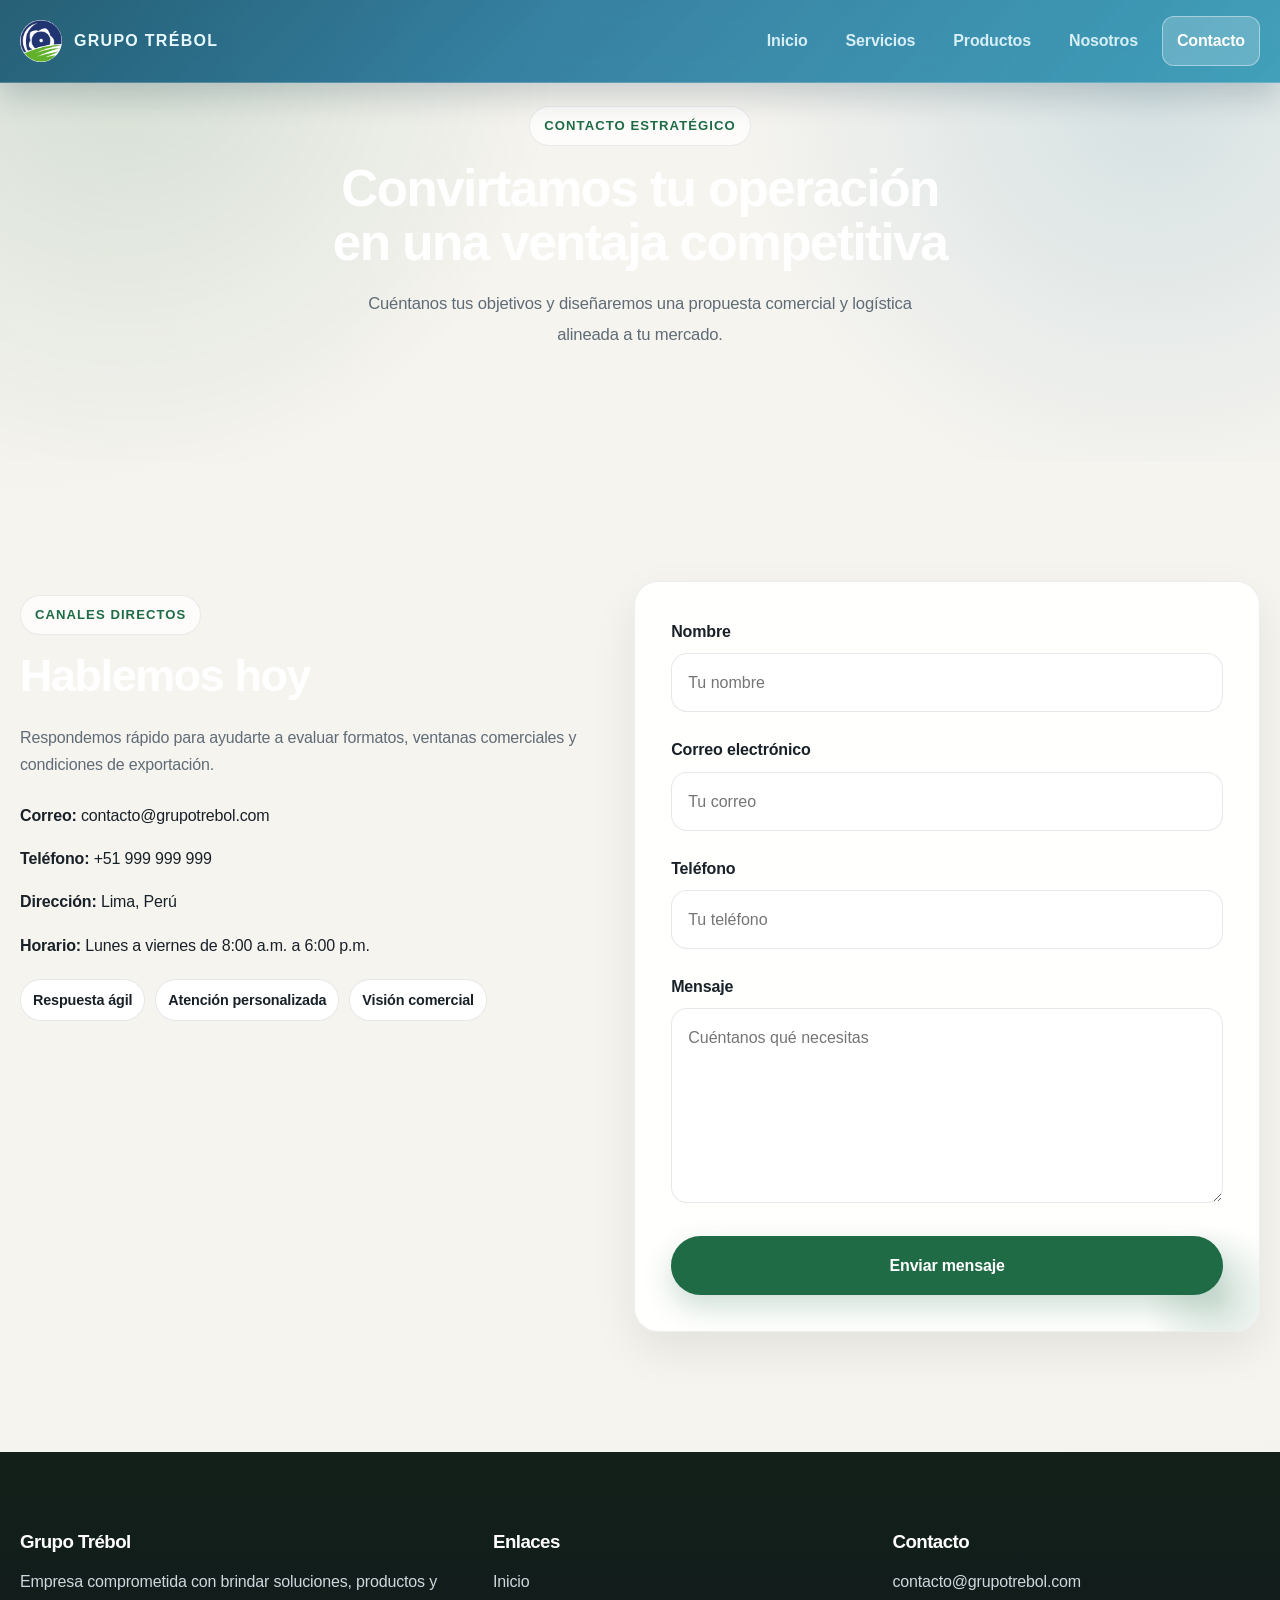
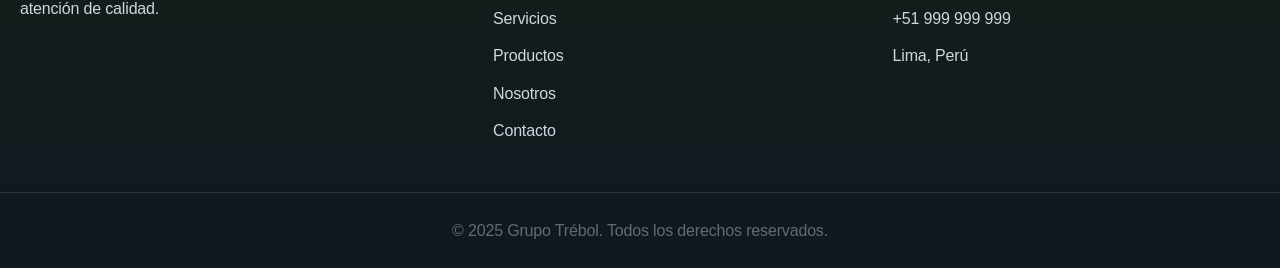
==== contacto.html @ 76a6e94a "Rediseña páginas internas con secciones premium y mejoras UX" ====
<!DOCTYPE html>
<html lang="es">
<head>
  <meta charset="UTF-8" />
  <meta name="viewport" content="width=device-width, initial-scale=1.0" />
  <title>Grupo Trébol | Contacto</title>
  <meta name="description" content="Contáctanos y recibe asesoría para exportación y comercialización de arándanos." />
  <link rel="stylesheet" href="assets/css/global.css" />
  <link rel="stylesheet" href="assets/css/contacto.css" />
</head>
<body>

  <header class="header" id="siteHeader">
    <div class="container navbar">
      <a href="index.html" class="logo"><img src="assets/img/icons/logo_svg_trebol_2.jpeg" alt="Grupo Trébol"><span>GRUPO TRÉBOL</span></a>
      <button class="menu-toggle" type="button" aria-label="Abrir menú" aria-expanded="false"><span></span><span></span><span></span></button>
      <nav class="nav"><ul class="nav-list"><li><a href="index.html">Inicio</a></li><li><a href="servicios.html">Servicios</a></li><li><a href="productos.html">Productos</a></li><li><a href="nosotros.html">Nosotros</a></li><li><a href="contacto.html" class="btn btn-outline active">Contacto</a></li></ul></nav>
    </div>
  </header>

  <main>
    <section class="hero page-hero contacto-hero">
      <div class="container section-header">
        <span class="section-tag">Contacto estratégico</span>
        <h1>Convirtamos tu operación en una ventaja competitiva</h1>
        <p>Cuéntanos tus objetivos y diseñaremos una propuesta comercial y logística alineada a tu mercado.</p>
      </div>
    </section>

    <section class="section">
      <div class="container contact-grid">
        <div class="contact-info reveal">
          <span class="section-tag">Canales directos</span>
          <h2>Hablemos hoy</h2>
          <p>Respondemos rápido para ayudarte a evaluar formatos, ventanas comerciales y condiciones de exportación.</p>
          <ul class="contact-list">
            <li><strong>Correo:</strong> contacto@grupotrebol.com</li>
            <li><strong>Teléfono:</strong> +51 999 999 999</li>
            <li><strong>Dirección:</strong> Lima, Perú</li>
            <li><strong>Horario:</strong> Lunes a viernes de 8:00 a.m. a 6:00 p.m.</li>
          </ul>
          <div class="contact-badges">
            <span>Respuesta ágil</span><span>Atención personalizada</span><span>Visión comercial</span>
          </div>
        </div>

        <form class="contact-form reveal">
          <div class="form-group"><label for="nombre">Nombre</label><input type="text" id="nombre" name="nombre" placeholder="Tu nombre" /></div>
          <div class="form-group"><label for="email">Correo electrónico</label><input type="email" id="email" name="email" placeholder="Tu correo" /></div>
          <div class="form-group"><label for="telefono">Teléfono</label><input type="text" id="telefono" name="telefono" placeholder="Tu teléfono" /></div>
          <div class="form-group"><label for="mensaje">Mensaje</label><textarea id="mensaje" name="mensaje" rows="6" placeholder="Cuéntanos qué necesitas"></textarea></div>
          <button type="submit" class="btn btn-primary btn-full">Enviar mensaje</button>
        </form>
      </div>
    </section>
  </main>

  <footer class="footer">
    <div class="container footer-grid">
      <div><h3>Grupo Trébol</h3><p>Empresa comprometida con brindar soluciones, productos y atención de calidad.</p></div>
      <div><h3>Enlaces</h3><ul class="footer-links"><li><a href="index.html">Inicio</a></li><li><a href="servicios.html">Servicios</a></li><li><a href="productos.html">Productos</a></li><li><a href="nosotros.html">Nosotros</a></li><li><a href="contacto.html">Contacto</a></li></ul></div>
      <div><h3>Contacto</h3><ul class="footer-links"><li><a href="mailto:contacto@grupotrebol.com">contacto@grupotrebol.com</a></li><li><a href="tel:+51999999999">+51 999 999 999</a></li><li>Lima, Perú</li></ul></div>
    </div>
    <div class="footer-bottom"><p>&copy; 2025 Grupo Trébol. Todos los derechos reservados.</p></div>
  </footer>

  <script src="assets/js/global.js"></script>
  <script src="assets/js/contacto.js"></script>
</body>
</html>
---- assets/css/global.css ----
/* =========================
   RESET
========================= */
*,
*::before,
*::after {
  box-sizing: border-box;
}

* {
  margin: 0;
  padding: 0;
  min-width: 0;
}

html {
  scroll-behavior: smooth;
  overflow-x: hidden;
}

body {
  font-family: "Inter", Arial, Helvetica, sans-serif;
  background:
    radial-gradient(circle at top left, rgba(31, 107, 69, 0.04), transparent 26%),
    radial-gradient(circle at bottom right, rgba(24, 85, 55, 0.04), transparent 22%),
    var(--color-bg);
  color: #ffffff;
  line-height: 1.7;
  letter-spacing: -0.01em;
  overflow-x: hidden;
}

img,
picture,
svg,
video,
canvas {
  max-width: 100%;
  display: block;
}

input,
textarea,
button,
select {
  font: inherit;
}

button {
  background: none;
  border: none;
}

a {
  text-decoration: none;
  color: inherit;
}

ul {
  list-style: none;
}

/* =========================
   VARIABLES
========================= */
:root {
  --header-height: 82px;
  --header-bg: linear-gradient(135deg, rgba(13, 77, 104, 0.88), rgba(17, 106, 146, 0.84) 42%, rgba(22, 140, 174, 0.78));
  --header-border: rgba(255, 255, 255, 0.22);

  --color-bg: #f6f4ef;
  --color-surface: #ffffff;
  --color-surface-alt: #eef2ec;
  --color-text: #182028;
  --color-text-soft: #5f6b76;
  --color-primary: #1f6b45;
  --color-primary-hover: #185537;
  --color-border: rgba(24, 32, 40, 0.10);
  --color-shadow: 0 18px 45px rgba(0, 0, 0, 0.08);

  --container-width: 1240px;
  --radius: 22px;

  --space-8: 8px;
  --space-12: 12px;
  --space-16: 16px;
  --space-20: 20px;
  --space-24: 24px;
  --space-32: 32px;
  --space-40: 40px;
  --space-48: 48px;
  --space-64: 64px;
  --space-80: 80px;
  --space-96: 96px;
  --space-120: 120px;
}

/* =========================
   BASE
========================= */
main {
  display: block;
}

h1,
h2,
h3,
h4 {
  letter-spacing: -0.03em;
  line-height: 1.08;
  text-wrap: balance;
}

p {
  color: var(--color-text-soft);
  text-wrap: pretty;
}

.container {
  width: min(100% - 40px, var(--container-width));
  margin-inline: auto;
}

.section {
  padding: var(--space-120) 0;
}

.section-alt {
  background-color: var(--color-surface-alt);
}

.section-surface {
  position: relative;
  overflow: clip;
}

.section-divider {
  width: min(100% - 80px, 1180px);
  height: 1px;
  margin: 0 auto 46px;
  background: linear-gradient(
    90deg,
    transparent 0%,
    rgba(31, 107, 69, 0.14) 16%,
    rgba(19, 103, 138, 0.26) 50%,
    rgba(31, 107, 69, 0.14) 84%,
    transparent 100%
  );
}

.section-tag {
  display: inline-flex;
  align-items: center;
  gap: 8px;
  margin-bottom: var(--space-16);
  padding: 8px 14px;
  border: 1px solid rgba(24, 32, 40, 0.08);
  border-radius: 999px;
  font-size: 0.82rem;
  font-weight: 700;
  letter-spacing: 0.08em;
  text-transform: uppercase;
  color: var(--color-primary);
  background-color: rgba(255, 255, 255, 0.72);
  backdrop-filter: blur(6px);
}

.section-header {
  max-width: 820px;
  text-align: center;
  margin: 0 auto var(--space-64);
}

.section-header h1,
.section-header h2 {
  font-size: clamp(2.2rem, 4vw, 3.4rem);
  line-height: 1.05;
  margin-bottom: 18px;
}

.section-header p {
  font-size: 1.04rem;
  line-height: 1.9;
  max-width: 65ch;
  margin-inline: auto;
}

.section-action {
  display: flex;
  justify-content: center;
  margin-top: 40px;
}

/* =========================
   BOTONES
========================= */
.btn {
  display: inline-flex;
  align-items: center;
  justify-content: center;
  padding: 15px 26px;
  border-radius: 999px;
  border: 1px solid transparent;
  font-weight: 700;
  letter-spacing: -0.01em;
  transition:
    transform 0.25s ease,
    background-color 0.25s ease,
    color 0.25s ease,
    border-color 0.25s ease,
    box-shadow 0.25s ease;
  cursor: pointer;
}

.btn:hover {
  transform: translateY(-2px);
}

.btn-primary {
  background-color: var(--color-primary);
  color: #ffffff;
  box-shadow: 0 12px 28px rgba(31, 107, 69, 0.22);
}

.btn-primary:hover {
  background-color: var(--color-primary-hover);
}

.btn-secondary {
  background-color: rgba(255, 255, 255, 0.12);
  color: #ffffff;
  border-color: rgba(255, 255, 255, 0.32);
  backdrop-filter: blur(8px);
}

.btn-secondary:hover {
  background-color: rgba(255, 255, 255, 0.2);
}

.btn-secondary-dark {
  background-color: transparent;
  color: var(--color-primary);
  border-color: rgba(31, 107, 69, 0.22);
}

.btn-secondary-dark:hover {
  background-color: var(--color-primary);
  color: #ffffff;
}

.btn-outline {
  border-color: rgba(255, 255, 255, 0.42);
  color: #ffffff;
  background-color: rgba(255, 255, 255, 0.08);
  padding: 11px 18px;
}

.btn-outline:hover,
.btn-outline.active {
  background-color: rgba(255, 255, 255, 0.24);
  color: #ffffff;
}

.btn-full {
  width: 100%;
}

/* =========================
   HEADER GLOBAL
========================= */
.header {
  position: fixed;
  top: 0;
  left: 0;
  width: 100%;
  z-index: 1000;
  min-height: var(--header-height);
  background: var(--header-bg);
  backdrop-filter: blur(14px);
  border-bottom: 1px solid var(--header-border);
  box-shadow: 0 14px 30px rgba(4, 40, 55, 0.18);
  transition:
    transform 0.42s ease,
    background 0.3s ease,
    box-shadow 0.3s ease,
    border-color 0.3s ease;
}

.header.header-scrolled {
  background: linear-gradient(135deg, rgba(10, 61, 82, 0.95), rgba(13, 90, 124, 0.92) 44%, rgba(17, 118, 151, 0.88));
  border-bottom-color: rgba(255, 255, 255, 0.26);
  box-shadow: 0 16px 34px rgba(2, 29, 40, 0.26);
}

.header.header-hidden {
  transform: translateY(calc(-100% - 14px));
}

.navbar {
  min-height: var(--header-height);
  display: flex;
  align-items: center;
  justify-content: space-between;
  gap: var(--space-24);
  position: relative;
}

.logo {
  display: flex;
  align-items: center;
  gap: 12px;
  font-weight: 800;
  color: #e8f8ff;
  position: relative;
  z-index: 1100;
  flex-shrink: 0;
}

.logo img {
  height: 42px;
  width: 42px;
  object-fit: cover;
  border-radius: 50%;
  flex-shrink: 0;
}

.logo span {
  font-size: 1rem;
  letter-spacing: 0.08em;
}

.nav {
  display: flex;
  align-items: center;
}

.nav-list {
  display: flex;
  align-items: center;
  gap: 10px;
}

.nav-list a {
  color: rgba(236, 250, 255, 0.88);
  font-weight: 700;
  padding: 10px 14px;
  border-radius: 12px;
  transition: color 0.25s ease, background-color 0.25s ease;
}

.nav-list a:hover,
.nav-list a.active {
  color: #ffffff;
  background-color: rgba(255, 255, 255, 0.2);
}

.menu-toggle {
  display: none;
  width: 46px;
  height: 46px;
  border: 1px solid var(--color-border);
  border-radius: 12px;
  background-color: #ffffff;
  cursor: pointer;
  padding: 0;
  position: relative;
  z-index: 1100;
  flex-shrink: 0;
}

.menu-toggle span {
  display: block;
  width: 22px;
  height: 2px;
  background-color: var(--color-text);
  margin: 5px auto;
  transition: transform 0.3s ease, opacity 0.3s ease;
}

.menu-toggle.active span:nth-child(1) {
  transform: translateY(7px) rotate(45deg);
}

.menu-toggle.active span:nth-child(2) {
  opacity: 0;
}

.menu-toggle.active span:nth-child(3) {
  transform: translateY(-7px) rotate(-45deg);
}

/* =========================
   HERO BASE GLOBAL
========================= */
.hero {
  padding: calc(var(--header-height) + 24px) 0 70px;
}

.page-hero {
  min-height: auto;
}

.hero-grid {
  display: grid;
  grid-template-columns: 1fr 1fr;
  gap: var(--space-48);
  align-items: center;
}

.hero-content h1 {
  font-size: clamp(2.4rem, 5vw, 4rem);
  margin-bottom: var(--space-24);
}

.hero-content p {
  font-size: 1.05rem;
  line-height: 1.9;
  margin-bottom: var(--space-24);
}

.hero-actions {
  display: flex;
  flex-wrap: wrap;
  gap: var(--space-16);
}

/* =========================
   CARDS
========================= */
.cards-grid {
  display: grid;
  gap: var(--space-24);
}

.cards-3 {
  grid-template-columns: repeat(3, minmax(0, 1fr));
}

.card {
  background-color: rgba(255, 255, 255, 0.9);
  border: 1px solid rgba(24, 32, 40, 0.08);
  border-radius: var(--radius);
  overflow: hidden;
  box-shadow: var(--color-shadow);
  transition: transform 0.3s ease, box-shadow 0.3s ease;
  backdrop-filter: blur(8px);
}

.card:hover {
  transform: translateY(-8px);
  box-shadow: 0 22px 48px rgba(0, 0, 0, 0.12);
}

.card-media {
  height: 240px;
  overflow: hidden;
  position: relative;
}

.card-media img {
  width: 100%;
  height: 100%;
  object-fit: cover;
  transition: transform 0.55s ease;
  will-change: transform;
}

.card:hover .card-media img {
  transform: scale(1.05);
}

.card-body {
  padding: 28px;
}

.card-body h3 {
  margin-bottom: 12px;
  font-size: 1.45rem;
  line-height: 1.15;
  color: var(--color-text);
}

.card-body p {
  line-height: 1.8;
}

/* =========================
   ABOUT
========================= */
.about-grid {
  display: grid;
  grid-template-columns: 1fr 1fr;
  gap: var(--space-48);
  align-items: center;
}

.about-image {
  width: 100%;
  height: 420px;
  object-fit: cover;
  border-radius: var(--radius);
  box-shadow: var(--color-shadow);
}

.about-content h2 {
  font-size: clamp(2rem, 4vw, 3rem);
  margin-bottom: var(--space-24);
}

.about-content p {
  margin-bottom: var(--space-16);
}

/* =========================
   CONTACTO
========================= */
.contact-grid {
  display: grid;
  grid-template-columns: minmax(0, 0.95fr) minmax(0, 1.05fr);
  gap: var(--space-48);
  align-items: start;
}

.contact-info h2 {
  font-size: clamp(2rem, 4vw, 2.8rem);
  margin-bottom: var(--space-24);
}

.contact-info p {
  margin-bottom: var(--space-24);
}

.contact-list {
  display: grid;
  gap: var(--space-16);
  color: var(--color-text);
}

.contact-list li {
  color: var(--color-text);
}

.contact-form {
  background-color: rgba(255, 255, 255, 0.92);
  border: 1px solid rgba(24, 32, 40, 0.08);
  border-radius: 24px;
  padding: 36px;
  box-shadow: var(--color-shadow);
}

.form-group {
  margin-bottom: var(--space-24);
}

.form-group label {
  display: block;
  margin-bottom: var(--space-8);
  font-weight: 600;
  color: var(--color-text);
}

.form-group input,
.form-group textarea {
  width: 100%;
  border: 1px solid rgba(24, 32, 40, 0.10);
  border-radius: 16px;
  padding: 15px 16px;
  background-color: #ffffff;
  color: var(--color-text);
  outline: none;
  transition: border-color 0.25s ease, box-shadow 0.25s ease;
  resize: vertical;
}

.form-group input:focus,
.form-group textarea:focus {
  border-color: var(--color-primary);
  box-shadow: 0 0 0 4px rgba(31, 107, 69, 0.10);
}

/* =========================
   FOOTER
========================= */
.footer {
  background: linear-gradient(180deg, #132019 0%, #101820 100%);
  color: #e5e7eb;
  padding-top: var(--space-80);
}

.footer-grid {
  display: grid;
  grid-template-columns: minmax(0, 1.2fr) minmax(0, 1fr) minmax(0, 1fr);
  gap: var(--space-32);
  padding-bottom: var(--space-48);
}

.footer-grid h3 {
  margin-bottom: var(--space-16);
  color: #ffffff;
}

.footer-grid p,
.footer-links li,
.footer-links a {
  color: #cfd7de;
}

.footer-links {
  display: grid;
  gap: 10px;
}

.footer-links a:hover {
  color: #ffffff;
}

.footer-bottom {
  border-top: 1px solid rgba(255, 255, 255, 0.12);
  text-align: center;
  padding: var(--space-24) 16px;
  color: #c7d0da;
}

/* =========================
   ANIMACIONES SCROLL
========================= */
.reveal {
  opacity: 0;
  transform: translateY(32px);
  transition: opacity 0.8s ease, transform 0.8s ease;
}

.reveal.visible {
  opacity: 1;
  transform: translateY(0);
}

/* =========================
   EFECTOS VISUALES EXTRA
========================= */
.image-lift {
  transition: transform 0.45s ease, box-shadow 0.45s ease;
  will-change: transform;
}

.image-lift:hover {
  transform: translateY(-6px);
}

.parallax-soft {
  will-change: transform;
}

body.js-ready .parallax-soft {
  transition: transform 0.28s ease-out;
}

/* =========================
   MODAL PRODUCTOS
========================= */
.product-card {
  cursor: pointer;
}

.product-modal {
  position: fixed;
  inset: 0;
  z-index: 3000;
  display: none;
}

.product-modal.active {
  display: block;
}

.product-modal-overlay {
  position: absolute;
  inset: 0;
  background: rgba(0, 0, 0, 0.65);
  backdrop-filter: blur(4px);
  opacity: 0;
  transition: opacity 0.3s ease;
}

.product-modal.active .product-modal-overlay {
  opacity: 1;
}

.product-modal-dialog {
  position: relative;
  z-index: 2;
  width: min(1100px, calc(100% - 32px));
  max-height: calc(100vh - 40px);
  margin: 20px auto;
  background: #ffffff;
  border-radius: 24px;
  overflow: hidden;
  box-shadow: 0 20px 60px rgba(0, 0, 0, 0.25);
  transform: translateY(24px) scale(0.98);
  opacity: 0;
  transition: transform 0.35s ease, opacity 0.35s ease;
}

.product-modal.active .product-modal-dialog {
  transform: translateY(0) scale(1);
  opacity: 1;
}

.product-modal-content {
  display: grid;
  grid-template-columns: minmax(0, 1fr) minmax(0, 1fr);
  min-height: 600px;
}

.product-modal-slider {
  position: relative;
  background: #f3f4f6;
  display: flex;
  flex-direction: column;
  justify-content: center;
  min-height: 100%;
}

.product-modal-image-wrap {
  width: 100%;
  height: 100%;
  min-height: 520px;
  overflow: hidden;
  touch-action: pan-y;
}

.product-modal-image-wrap img {
  width: 100%;
  height: 100%;
  object-fit: cover;
}

.product-modal-thumbs {
  display: flex;
  gap: 10px;
  padding: 14px 18px 18px;
  overflow-x: auto;
  background: #ffffff;
  border-top: 1px solid var(--color-border);
}

.product-modal-thumb {
  width: 72px;
  height: 72px;
  border-radius: 12px;
  overflow: hidden;
  border: 2px solid transparent;
  cursor: pointer;
  flex-shrink: 0;
  background: #fff;
}

.product-modal-thumb img {
  width: 100%;
  height: 100%;
  object-fit: cover;
}

.product-modal-thumb.active {
  border-color: var(--color-primary);
}

.product-modal-info {
  padding: 48px 40px;
  display: flex;
  flex-direction: column;
  justify-content: center;
}

.product-modal-info h2 {
  font-size: clamp(2rem, 4vw, 2.8rem);
  margin-bottom: 20px;
  color: var(--color-text);
}

.product-modal-info p {
  font-size: 1.05rem;
  line-height: 1.7;
}

.product-modal-close {
  position: absolute;
  top: 14px;
  right: 16px;
  z-index: 5;
  width: 46px;
  height: 46px;
  border-radius: 50%;
  background: rgba(17, 24, 39, 0.15);
  color: #111827;
  font-size: 2rem;
  line-height: 1;
  cursor: pointer;
}

.product-modal-nav {
  position: absolute;
  top: 42%;
  transform: translateY(-50%);
  z-index: 4;
  width: 46px;
  height: 46px;
  border-radius: 50%;
  background: rgba(255, 255, 255, 0.85);
  color: #111827;
  font-size: 1.5rem;
  cursor: pointer;
  display: grid;
  place-items: center;
}

.product-modal-nav.prev {
  left: 18px;
}

.product-modal-nav.next {
  right: 18px;
}

/* =========================
   RESPONSIVE
========================= */
@media (max-width: 980px) {
  .cards-3,
  .about-grid,
  .contact-grid,
  .footer-grid,
  .hero-grid {
    grid-template-columns: 1fr;
  }

  .menu-toggle {
    display: block;
  }

  .nav {
    position: absolute;
    top: calc(100% + 12px);
    left: 0;
    width: 100%;
    background: linear-gradient(160deg, rgba(9, 62, 84, 0.98), rgba(12, 89, 121, 0.96));
    border: 1px solid rgba(255, 255, 255, 0.18);
    border-radius: 18px;
    box-shadow: 0 16px 40px rgba(4, 36, 50, 0.32);
    padding: 18px;
    opacity: 0;
    visibility: hidden;
    transform: translateY(-10px);
    transition: opacity 0.25s ease, transform 0.25s ease, visibility 0.25s ease;
  }

  .nav.active {
    opacity: 1;
    visibility: visible;
    transform: translateY(0);
  }

  .nav-list {
    flex-direction: column;
    align-items: stretch;
    gap: 8px;
  }

  .nav-list li {
    width: 100%;
  }

  .nav-list a {
    display: block;
    width: 100%;
    padding: 12px 14px;
    border-radius: 12px;
  }

  .nav-list a:hover,
  .nav-list a.active {
    background-color: rgba(255, 255, 255, 0.12);
    color: #ffffff;
  }

  .nav-list .btn.btn-outline {
    text-align: center;
    margin-top: 6px;
  }

  .product-modal-content {
    grid-template-columns: 1fr;
  }

  .product-modal-image-wrap {
    min-height: 320px;
  }

  .product-modal-info {
    padding: 28px 24px 32px;
  }
}

@media (max-width: 768px) {
  .section {
    padding: 72px 0;
  }

  .hero {
    padding: calc(var(--header-height) + 16px) 0 52px;
  }

  .hero-actions {
    flex-direction: column;
    align-items: stretch;
  }

  .card-body {
    padding: 22px;
  }

  .contact-form {
    padding: 24px;
  }

  .about-image {
    height: 300px;
  }

  .card-media {
    height: 210px;
  }

  .section-divider {
    width: calc(100% - 32px);
    margin-bottom: 30px;
  }
}

@media (max-width: 520px) {
  .container {
    width: min(100% - 24px, var(--container-width));
  }

  .section-header h1,
  .section-header h2,
  .contact-info h2,
  .about-content h2,
  .hero-content h1 {
    font-size: 1.95rem;
  }

  .section-header p {
    font-size: 0.98rem;
  }

  .logo span {
    font-size: 0.88rem;
    letter-spacing: 0.04em;
  }

  .product-modal-dialog {
    width: min(100% - 20px, 1100px);
    margin: 10px auto;
    max-height: calc(100vh - 20px);
  }

  .product-modal-image-wrap {
    min-height: 250px;
  }

  .product-modal-close,
  .product-modal-nav {
    width: 40px;
    height: 40px;
  }

  .product-modal-nav {
    font-size: 1.2rem;
  }

  .product-modal-thumb {
    width: 60px;
    height: 60px;
  }
}

@media (prefers-reduced-motion: reduce) {
  html {
    scroll-behavior: auto;
  }

  *,
  *::before,
  *::after {
    animation: none !important;
    transition: none !important;
  }
}

/* =========================
   AJUSTES INDEX PRO
========================= */
.page-index .section {
  padding: 140px 0;
}

.page-index .section-cinta-nosotros .cinta-nosotros-container,
.page-index .products-premium-section .container {
  width: min(100% - 40px, 1380px);
  max-width: 1380px;
}

.page-index .section_nosotros_2 {
  width: min(100% - 32px, 1520px);
  max-width: 1520px;
}

.page-index .products-premium-section .card-media {
  height: auto;
}

.page-index .section-cinta-nosotros,
.page-index .section_nosotros_2,
.page-index .products-premium-section {
  padding-inline: 0;
}

.page-index .section_nosotros_2 .about-image {
  height: 100%;
  border-radius: 0;
  box-shadow: none;
}

.page-index .values-section .values-image-card,
.page-index .values-section .values-image-card img {
  min-height: 0;
}

.page-index .products-premium-section .card-body {
  padding: 24px 22px 24px;
}

.values-section img {
  width: 100%;
  height: 100%;
  object-fit: cover;
}

@media (max-width: 768px) {
  .page-index .section-cinta-nosotros .cinta-nosotros-container,
  .page-index .products-premium-section .container {
    width: min(100% - 24px, 1380px);
  }

  .page-index .section_nosotros_2 {
    width: min(100% - 24px, 1520px);
  }

  .page-index .section {
    padding: 88px 0;
  }
}
---- assets/css/contacto.css ----
.hero.page-hero.contacto-hero {
  padding-bottom: 46px;
  background: radial-gradient(circle at 10% 12%, rgba(31, 107, 69, 0.12), transparent 35%), radial-gradient(circle at 90% 20%, rgba(17, 110, 152, 0.14), transparent 35%);
}

.contact-grid { align-items: stretch; }
.contact-info { padding: 14px 0; }
.contact-badges { margin-top: 20px; display:flex; flex-wrap: wrap; gap: 10px; }
.contact-badges span { padding: 8px 12px; border:1px solid var(--color-border); border-radius: 999px; background: #fff; color: var(--color-text); font-weight: 600; font-size: .9rem; }

.contact-form { position: relative; overflow: hidden; }
.contact-form::before {
  content: "";
  position: absolute;
  inset: auto -40px -50px auto;
  width: 160px;
  height: 160px;
  border-radius: 50%;
  background: radial-gradient(circle, rgba(31, 107, 69, 0.18), transparent 66%);
}
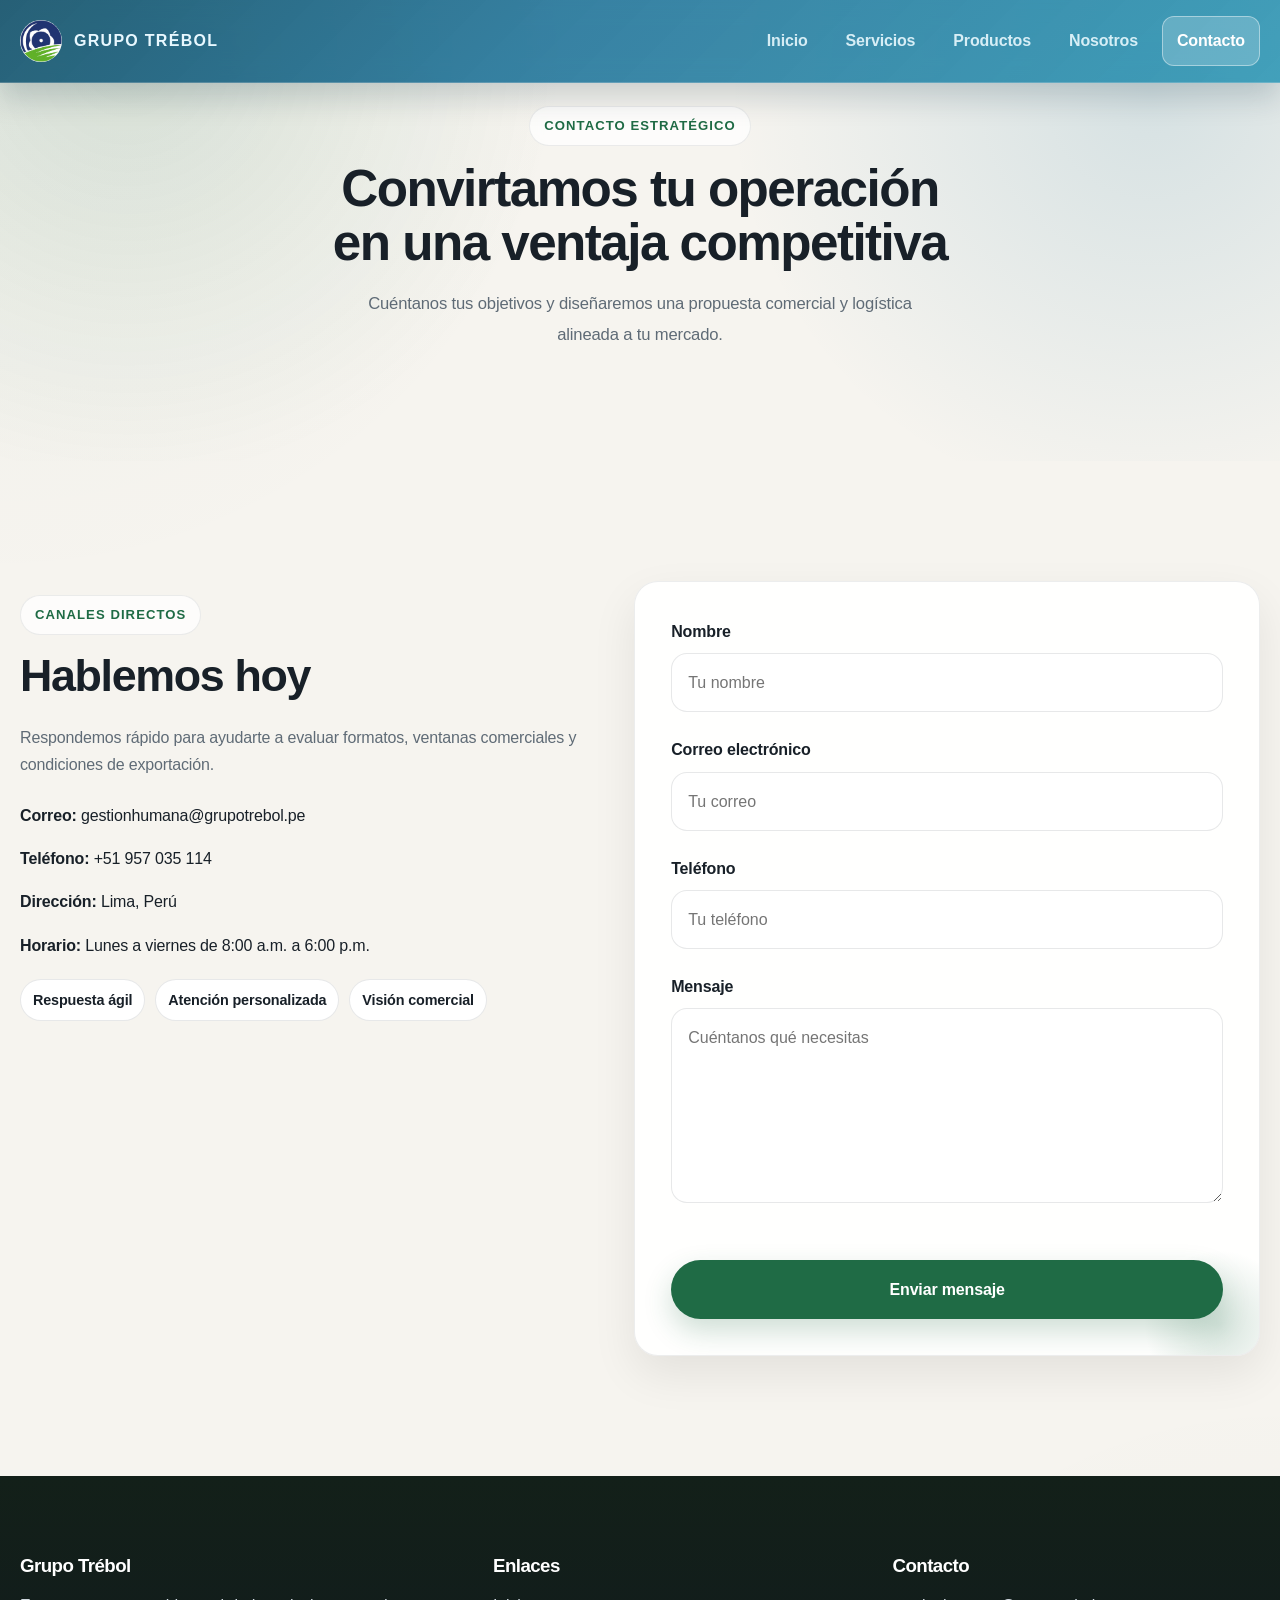
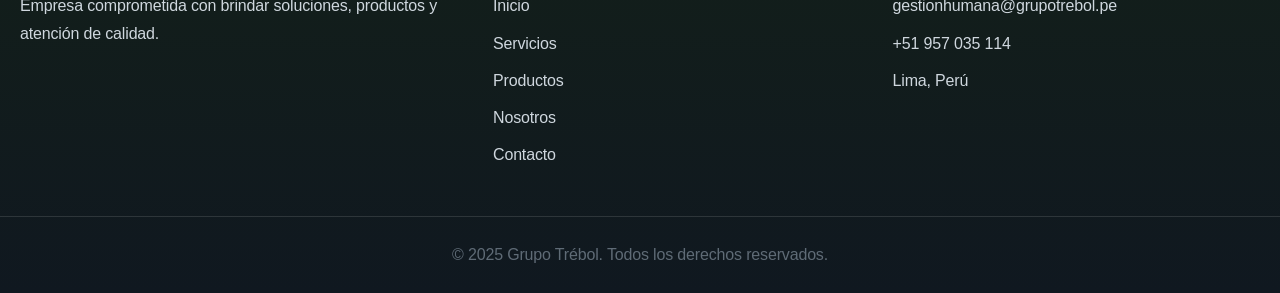
==== commit 6a0da216: "Ajusta contraste de texto y unifica formularios de contacto" ====
--- a/contacto.html
+++ b/contacto.html
@@ -34,8 +34,8 @@
           <h2>Hablemos hoy</h2>
           <p>Respondemos rápido para ayudarte a evaluar formatos, ventanas comerciales y condiciones de exportación.</p>
           <ul class="contact-list">
-            <li><strong>Correo:</strong> contacto@grupotrebol.com</li>
-            <li><strong>Teléfono:</strong> +51 999 999 999</li>
+            <li><strong>Correo:</strong> gestionhumana@grupotrebol.pe</li>
+            <li><strong>Teléfono:</strong> +51 957 035 114</li>
             <li><strong>Dirección:</strong> Lima, Perú</li>
             <li><strong>Horario:</strong> Lunes a viernes de 8:00 a.m. a 6:00 p.m.</li>
           </ul>
@@ -44,11 +44,12 @@
           </div>
         </div>
 
-        <form class="contact-form reveal">
-          <div class="form-group"><label for="nombre">Nombre</label><input type="text" id="nombre" name="nombre" placeholder="Tu nombre" /></div>
-          <div class="form-group"><label for="email">Correo electrónico</label><input type="email" id="email" name="email" placeholder="Tu correo" /></div>
-          <div class="form-group"><label for="telefono">Teléfono</label><input type="text" id="telefono" name="telefono" placeholder="Tu teléfono" /></div>
-          <div class="form-group"><label for="mensaje">Mensaje</label><textarea id="mensaje" name="mensaje" rows="6" placeholder="Cuéntanos qué necesitas"></textarea></div>
+        <form class="contact-form reveal" novalidate>
+          <div class="form-group"><label for="nombre">Nombre</label><input type="text" id="nombre" name="nombre" placeholder="Tu nombre" required /></div>
+          <div class="form-group"><label for="email">Correo electrónico</label><input type="email" id="email" name="email" placeholder="Tu correo" required /></div>
+          <div class="form-group"><label for="telefono">Teléfono</label><input type="tel" id="telefono" name="telefono" placeholder="Tu teléfono" required /></div>
+          <div class="form-group"><label for="mensaje">Mensaje</label><textarea id="mensaje" name="mensaje" rows="6" placeholder="Cuéntanos qué necesitas" required></textarea></div>
+          <p class="contact-form-status" aria-live="polite"></p>
           <button type="submit" class="btn btn-primary btn-full">Enviar mensaje</button>
         </form>
       </div>
@@ -59,7 +60,7 @@
     <div class="container footer-grid">
       <div><h3>Grupo Trébol</h3><p>Empresa comprometida con brindar soluciones, productos y atención de calidad.</p></div>
       <div><h3>Enlaces</h3><ul class="footer-links"><li><a href="index.html">Inicio</a></li><li><a href="servicios.html">Servicios</a></li><li><a href="productos.html">Productos</a></li><li><a href="nosotros.html">Nosotros</a></li><li><a href="contacto.html">Contacto</a></li></ul></div>
-      <div><h3>Contacto</h3><ul class="footer-links"><li><a href="mailto:contacto@grupotrebol.com">contacto@grupotrebol.com</a></li><li><a href="tel:+51999999999">+51 999 999 999</a></li><li>Lima, Perú</li></ul></div>
+      <div><h3>Contacto</h3><ul class="footer-links"><li><a href="mailto:gestionhumana@grupotrebol.pe">gestionhumana@grupotrebol.pe</a></li><li><a href="tel:+51957035114">+51 957 035 114</a></li><li>Lima, Perú</li></ul></div>
     </div>
     <div class="footer-bottom"><p>&copy; 2025 Grupo Trébol. Todos los derechos reservados.</p></div>
   </footer>
--- a/assets/css/global.css
+++ b/assets/css/global.css
@@ -24,7 +24,7 @@
     radial-gradient(circle at top left, rgba(31, 107, 69, 0.04), transparent 26%),
     radial-gradient(circle at bottom right, rgba(24, 85, 55, 0.04), transparent 22%),
     var(--color-bg);
-  color: #ffffff;
+  color: var(--color-text);
   line-height: 1.7;
   letter-spacing: -0.01em;
   overflow-x: hidden;
--- a/assets/css/contacto.css
+++ b/assets/css/contacto.css
@@ -18,3 +18,20 @@
   border-radius: 50%;
   background: radial-gradient(circle, rgba(31, 107, 69, 0.18), transparent 66%);
 }
+
+
+.contact-form-status {
+  min-height: 1.4rem;
+  margin: 8px 0 2px;
+  font-size: 0.92rem;
+  font-weight: 600;
+  color: var(--color-text-soft);
+}
+
+.contact-form-status.is-success {
+  color: #17653f;
+}
+
+.contact-form-status.is-error {
+  color: #b42318;
+}
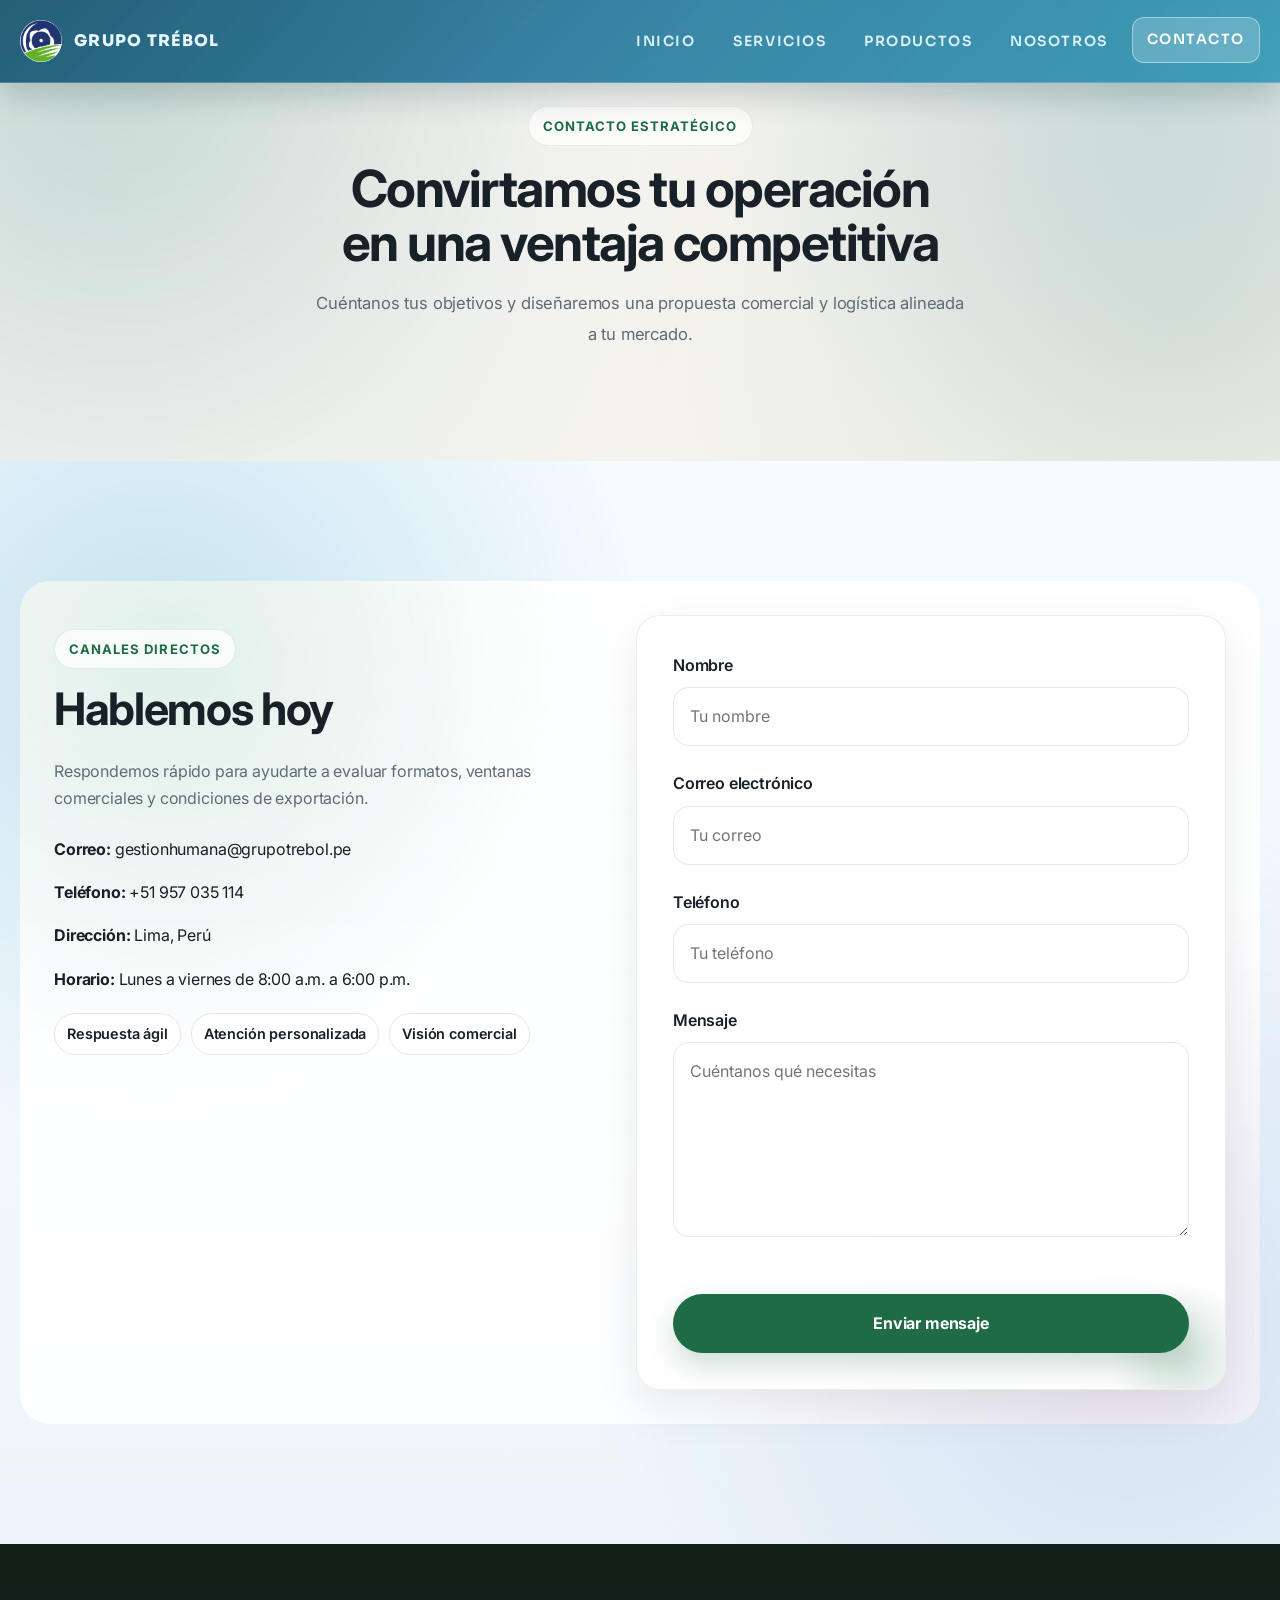
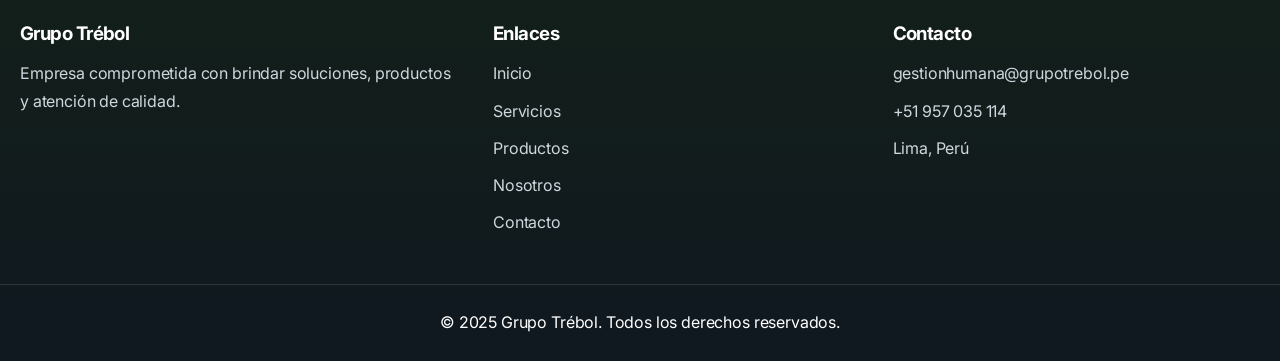
==== commit 30c1dc89: "Mejora estética global con fondos por sección y paleta más vibrante" ====
--- a/contacto.html
+++ b/contacto.html
@@ -8,7 +8,7 @@
   <link rel="stylesheet" href="assets/css/global.css" />
   <link rel="stylesheet" href="assets/css/contacto.css" />
 </head>
-<body>
+<body class="page-vibrant">
 
   <header class="header" id="siteHeader">
     <div class="container navbar">
@@ -27,7 +27,7 @@
       </div>
     </section>
 
-    <section class="section">
+    <section class="section section-theme-ocean">
       <div class="container contact-grid">
         <div class="contact-info reveal">
           <span class="section-tag">Canales directos</span>
--- a/assets/css/global.css
+++ b/assets/css/global.css
@@ -1,3 +1,5 @@
+@import url("https://fonts.googleapis.com/css2?family=Inter:wght@400;500;600;700;800;900&family=Montserrat:wght@500;600;700;800&family=Sora:wght@500;600;700;800&display=swap");
+
 /* =========================
    RESET
 ========================= */
@@ -19,7 +21,7 @@
 }
 
 body {
-  font-family: "Inter", Arial, Helvetica, sans-serif;
+  font-family: var(--font-base);
   background:
     radial-gradient(circle at top left, rgba(31, 107, 69, 0.04), transparent 26%),
     radial-gradient(circle at bottom right, rgba(24, 85, 55, 0.04), transparent 22%),
@@ -79,6 +81,9 @@
   --color-shadow: 0 18px 45px rgba(0, 0, 0, 0.08);
 
   --container-width: 1240px;
+
+  --font-base: "Inter", Arial, Helvetica, sans-serif;
+  --font-menu: "Sora", "Montserrat", "Segoe UI", sans-serif;
   --radius: 22px;
 
   --space-8: 8px;
@@ -127,6 +132,61 @@
 
 .section-alt {
   background-color: var(--color-surface-alt);
+}
+
+.page-vibrant {
+  background:
+    radial-gradient(circle at 5% 8%, rgba(21, 132, 175, 0.10), transparent 30%),
+    radial-gradient(circle at 92% 16%, rgba(31, 107, 69, 0.1), transparent 28%),
+    radial-gradient(circle at 18% 88%, rgba(239, 173, 66, 0.08), transparent 26%),
+    var(--color-bg);
+}
+
+.section-theme-ocean,
+.section-theme-emerald,
+.section-theme-sunrise,
+.section-theme-plum {
+  position: relative;
+  isolation: isolate;
+  overflow: clip;
+}
+
+.section-theme-ocean::before,
+.section-theme-emerald::before,
+.section-theme-sunrise::before,
+.section-theme-plum::before {
+  content: "";
+  position: absolute;
+  inset: 0;
+  z-index: -1;
+}
+
+.section-theme-ocean::before {
+  background:
+    radial-gradient(circle at 12% 18%, rgba(14, 132, 176, 0.2), transparent 34%),
+    radial-gradient(circle at 88% 80%, rgba(48, 95, 179, 0.14), transparent 38%),
+    linear-gradient(180deg, #f5fbff 0%, #eef6fb 100%);
+}
+
+.section-theme-emerald::before {
+  background:
+    radial-gradient(circle at 18% 22%, rgba(31, 107, 69, 0.2), transparent 32%),
+    radial-gradient(circle at 88% 8%, rgba(65, 169, 121, 0.14), transparent 35%),
+    linear-gradient(180deg, #f7fcf8 0%, #edf7f0 100%);
+}
+
+.section-theme-sunrise::before {
+  background:
+    radial-gradient(circle at 85% 20%, rgba(250, 180, 67, 0.22), transparent 34%),
+    radial-gradient(circle at 15% 88%, rgba(245, 118, 68, 0.18), transparent 38%),
+    linear-gradient(180deg, #fff9f2 0%, #fff3e4 100%);
+}
+
+.section-theme-plum::before {
+  background:
+    radial-gradient(circle at 12% 16%, rgba(103, 60, 151, 0.18), transparent 34%),
+    radial-gradient(circle at 92% 84%, rgba(61, 123, 210, 0.16), transparent 36%),
+    linear-gradient(180deg, #f8f6ff 0%, #f1efff 100%);
 }
 
 .section-surface {
@@ -253,6 +313,9 @@
   color: #ffffff;
   background-color: rgba(255, 255, 255, 0.08);
   padding: 11px 18px;
+  font-family: var(--font-menu);
+  letter-spacing: 0.06em;
+  text-transform: uppercase;
 }
 
 .btn-outline:hover,
@@ -327,6 +390,8 @@
 .logo span {
   font-size: 1rem;
   letter-spacing: 0.08em;
+  font-family: var(--font-menu);
+  text-transform: uppercase;
 }
 
 .nav {
@@ -341,17 +406,22 @@
 }
 
 .nav-list a {
-  color: rgba(236, 250, 255, 0.88);
-  font-weight: 700;
+  color: rgba(236, 250, 255, 0.92);
+  font-family: var(--font-menu);
+  font-size: 0.88rem;
+  letter-spacing: 0.11em;
+  text-transform: uppercase;
+  font-weight: 600;
   padding: 10px 14px;
   border-radius: 12px;
-  transition: color 0.25s ease, background-color 0.25s ease;
+  transition: color 0.25s ease, background-color 0.25s ease, transform 0.25s ease;
 }
 
 .nav-list a:hover,
 .nav-list a.active {
   color: #ffffff;
   background-color: rgba(255, 255, 255, 0.2);
+  transform: translateY(-1px);
 }
 
 .menu-toggle {
@@ -618,7 +688,11 @@
   border-top: 1px solid rgba(255, 255, 255, 0.12);
   text-align: center;
   padding: var(--space-24) 16px;
-  color: #c7d0da;
+  color: #ffffff;
+}
+
+.footer-bottom p {
+  color: #ffffff;
 }
 
 /* =========================
@@ -1060,4 +1134,4 @@
   .page-index .section {
     padding: 88px 0;
   }
-}+}
--- a/assets/css/contacto.css
+++ b/assets/css/contacto.css
@@ -4,6 +4,15 @@
 }
 
 .contact-grid { align-items: stretch; }
+.contact-grid {
+  position: relative;
+  border-radius: 30px;
+  padding: clamp(20px, 3vw, 34px);
+  background:
+    radial-gradient(circle at 12% 10%, rgba(58, 153, 110, 0.14), transparent 30%),
+    radial-gradient(circle at 88% 88%, rgba(108, 63, 154, 0.12), transparent 32%),
+    linear-gradient(180deg, rgba(255, 255, 255, 0.94), rgba(255, 255, 255, 0.88));
+}
 .contact-info { padding: 14px 0; }
 .contact-badges { margin-top: 20px; display:flex; flex-wrap: wrap; gap: 10px; }
 .contact-badges span { padding: 8px 12px; border:1px solid var(--color-border); border-radius: 999px; background: #fff; color: var(--color-text); font-weight: 600; font-size: .9rem; }
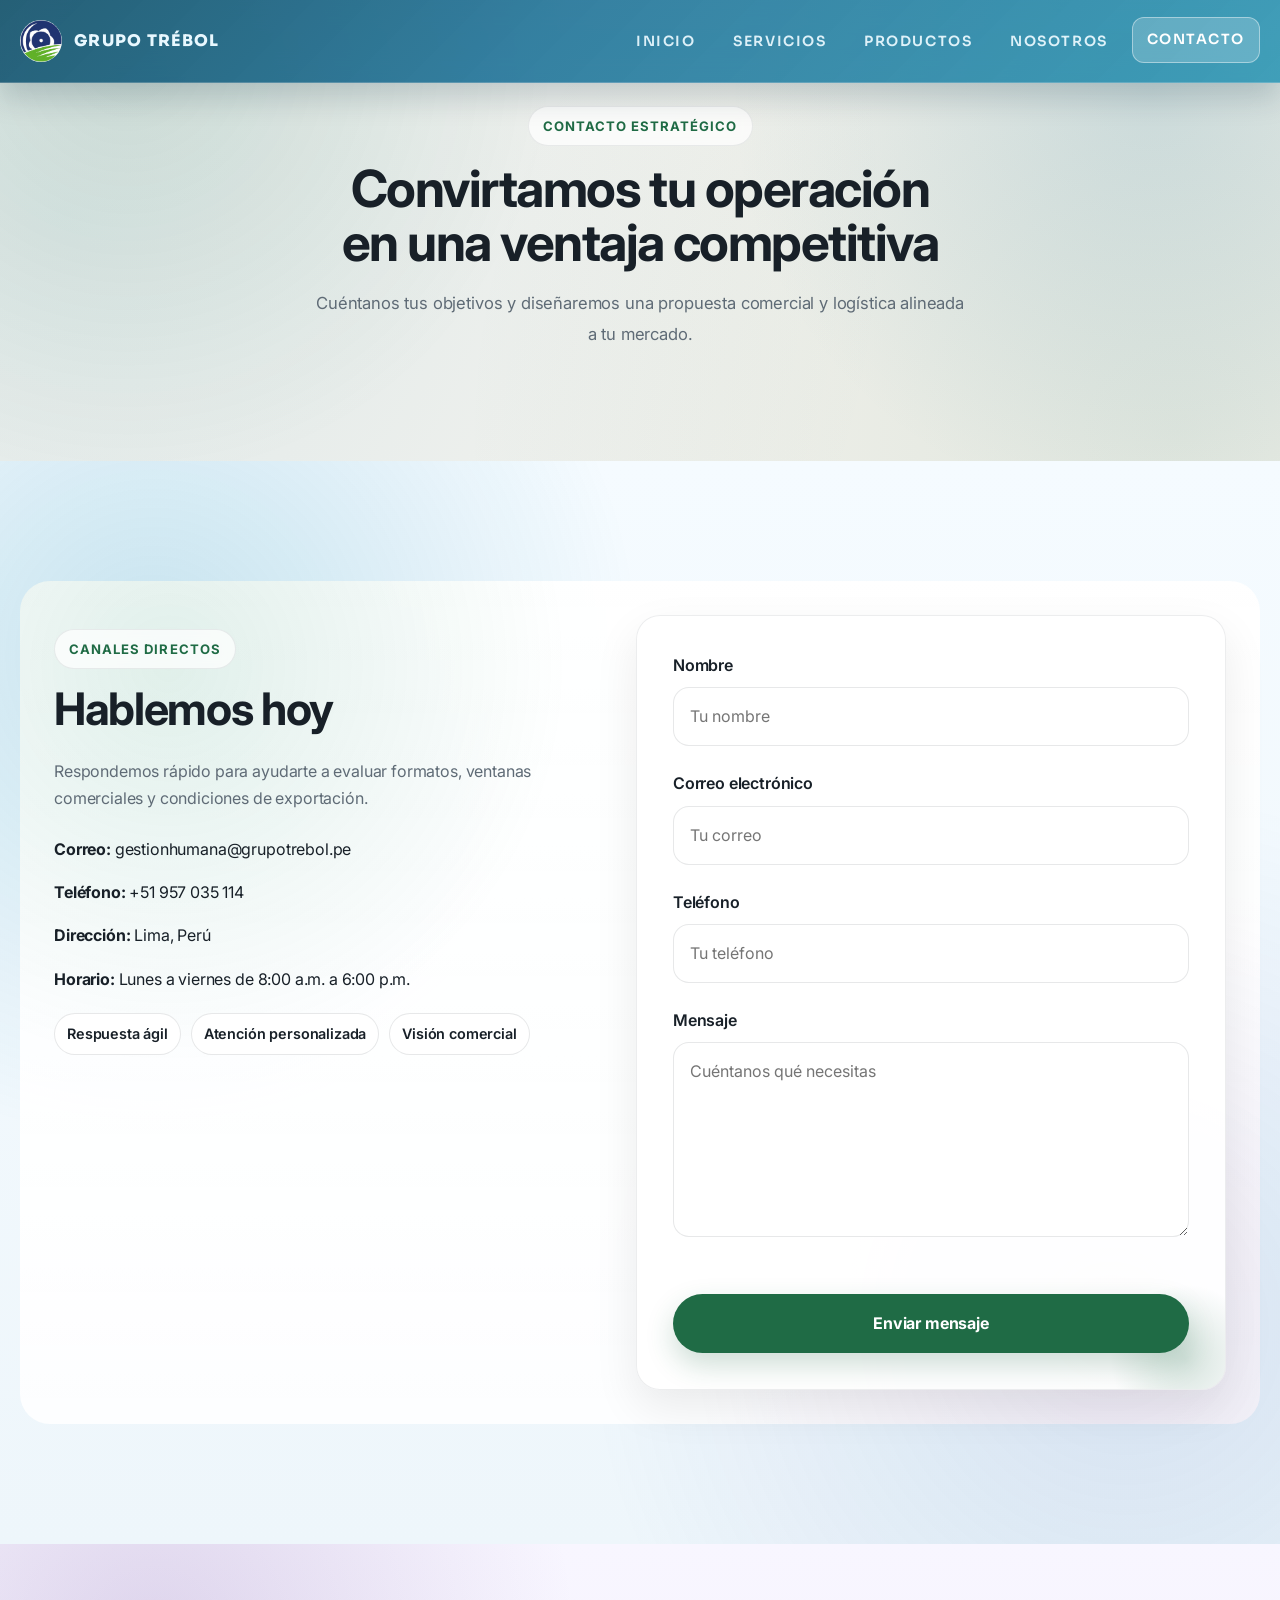
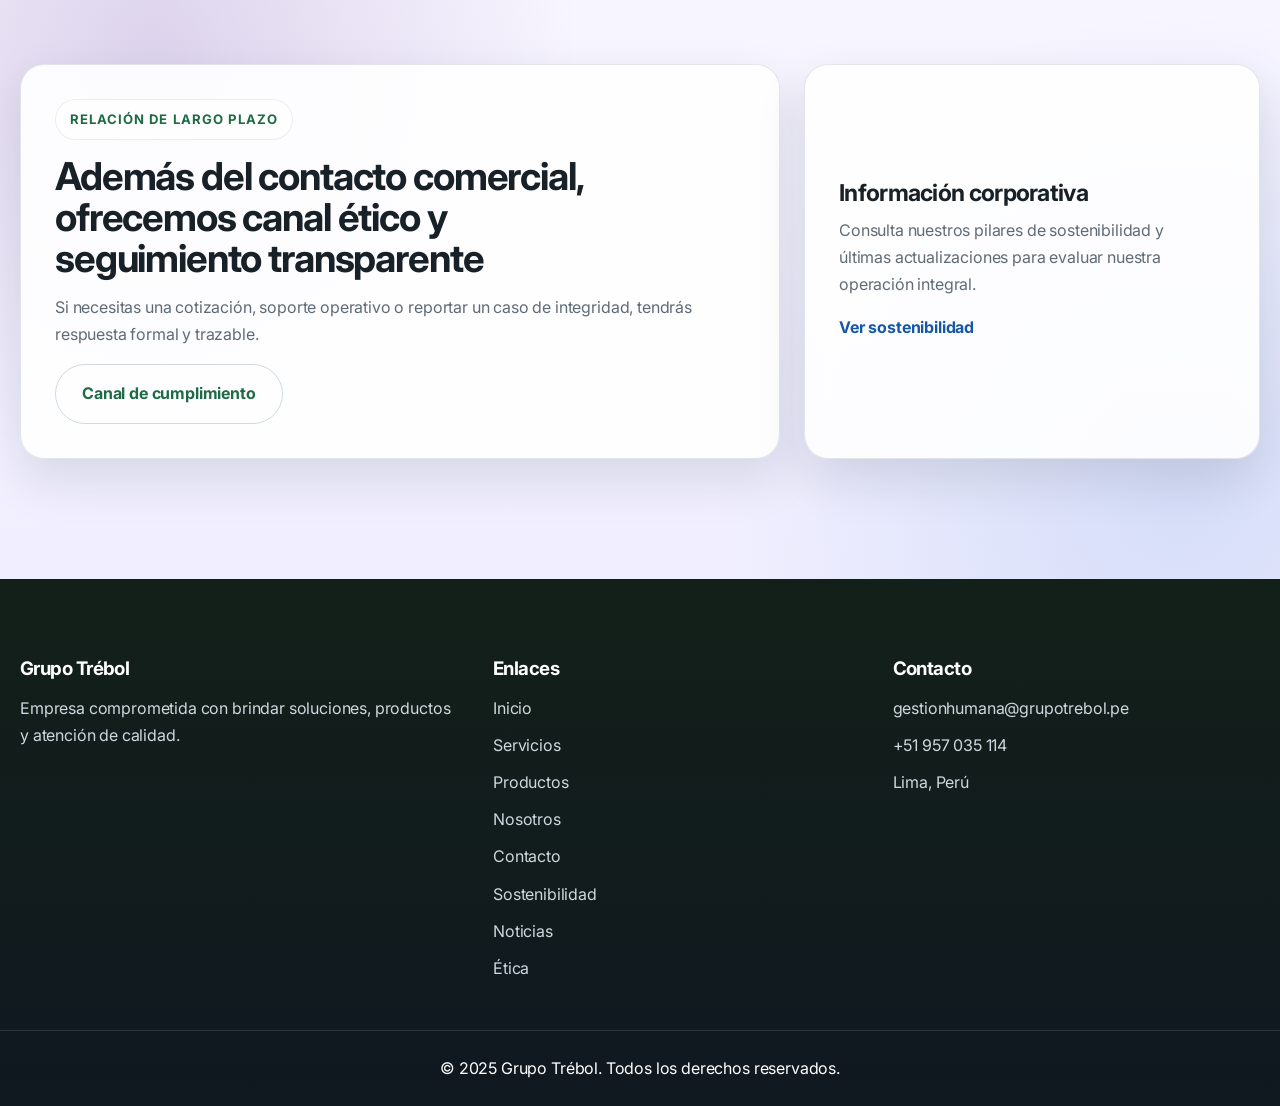
==== commit 27e4907a: "Extend professional corporate sections across all site pages" ====
--- a/contacto.html
+++ b/contacto.html
@@ -54,12 +54,28 @@
         </form>
       </div>
     </section>
+    <section class="section section-theme-plum corporate-trust-section reveal">
+      <div class="container corporate-trust-grid">
+        <article class="corporate-trust-card">
+          <span class="section-tag">Relación de largo plazo</span>
+          <h2>Además del contacto comercial, ofrecemos canal ético y seguimiento transparente</h2>
+          <p>Si necesitas una cotización, soporte operativo o reportar un caso de integridad, tendrás respuesta formal y trazable.</p>
+          <a href="index.html#cumplimiento" class="btn btn-secondary-dark">Canal de cumplimiento</a>
+        </article>
+        <article class="corporate-mini-card">
+          <h3>Información corporativa</h3>
+          <p>Consulta nuestros pilares de sostenibilidad y últimas actualizaciones para evaluar nuestra operación integral.</p>
+          <a href="index.html#sostenibilidad">Ver sostenibilidad</a>
+        </article>
+      </div>
+    </section>
+
   </main>
 
   <footer class="footer">
     <div class="container footer-grid">
       <div><h3>Grupo Trébol</h3><p>Empresa comprometida con brindar soluciones, productos y atención de calidad.</p></div>
-      <div><h3>Enlaces</h3><ul class="footer-links"><li><a href="index.html">Inicio</a></li><li><a href="servicios.html">Servicios</a></li><li><a href="productos.html">Productos</a></li><li><a href="nosotros.html">Nosotros</a></li><li><a href="contacto.html">Contacto</a></li></ul></div>
+      <div><h3>Enlaces</h3><ul class="footer-links"><li><a href="index.html">Inicio</a></li><li><a href="servicios.html">Servicios</a></li><li><a href="productos.html">Productos</a></li><li><a href="nosotros.html">Nosotros</a></li><li><a href="contacto.html">Contacto</a></li><li><a href="index.html#sostenibilidad">Sostenibilidad</a></li><li><a href="index.html#noticias">Noticias</a></li><li><a href="index.html#cumplimiento">Ética</a></li></ul></div>
       <div><h3>Contacto</h3><ul class="footer-links"><li><a href="mailto:gestionhumana@grupotrebol.pe">gestionhumana@grupotrebol.pe</a></li><li><a href="tel:+51957035114">+51 957 035 114</a></li><li>Lima, Perú</li></ul></div>
     </div>
     <div class="footer-bottom"><p>&copy; 2025 Grupo Trébol. Todos los derechos reservados.</p></div>
--- a/assets/css/global.css
+++ b/assets/css/global.css
@@ -1135,3 +1135,58 @@
     padding: 88px 0;
   }
 }
+
+/* =========================
+   SHARED CORPORATE SECTIONS
+========================= */
+.corporate-trust-grid {
+  display: grid;
+  grid-template-columns: 1.25fr 0.75fr;
+  gap: 24px;
+}
+
+.corporate-trust-card,
+.corporate-mini-card {
+  border-radius: 24px;
+  padding: clamp(22px, 3vw, 34px);
+  border: 1px solid rgba(18, 54, 79, 0.12);
+  box-shadow: 0 20px 50px rgba(16, 28, 43, 0.12);
+  background: rgba(255, 255, 255, 0.9);
+}
+
+.corporate-trust-card h2 {
+  font-size: clamp(1.8rem, 3vw, 2.6rem);
+  margin-bottom: 14px;
+}
+
+.corporate-trust-card p,
+.corporate-mini-card p {
+  margin-bottom: 16px;
+}
+
+.corporate-mini-card {
+  display: flex;
+  flex-direction: column;
+  justify-content: center;
+}
+
+.corporate-mini-card h3 {
+  margin-bottom: 10px;
+  font-size: 1.45rem;
+}
+
+.corporate-mini-card a {
+  color: #1558a6;
+  font-weight: 700;
+  text-decoration: none;
+}
+
+.corporate-mini-card a:hover {
+  text-decoration: underline;
+}
+
+@media (max-width: 920px) {
+  .corporate-trust-grid {
+    grid-template-columns: 1fr;
+  }
+}
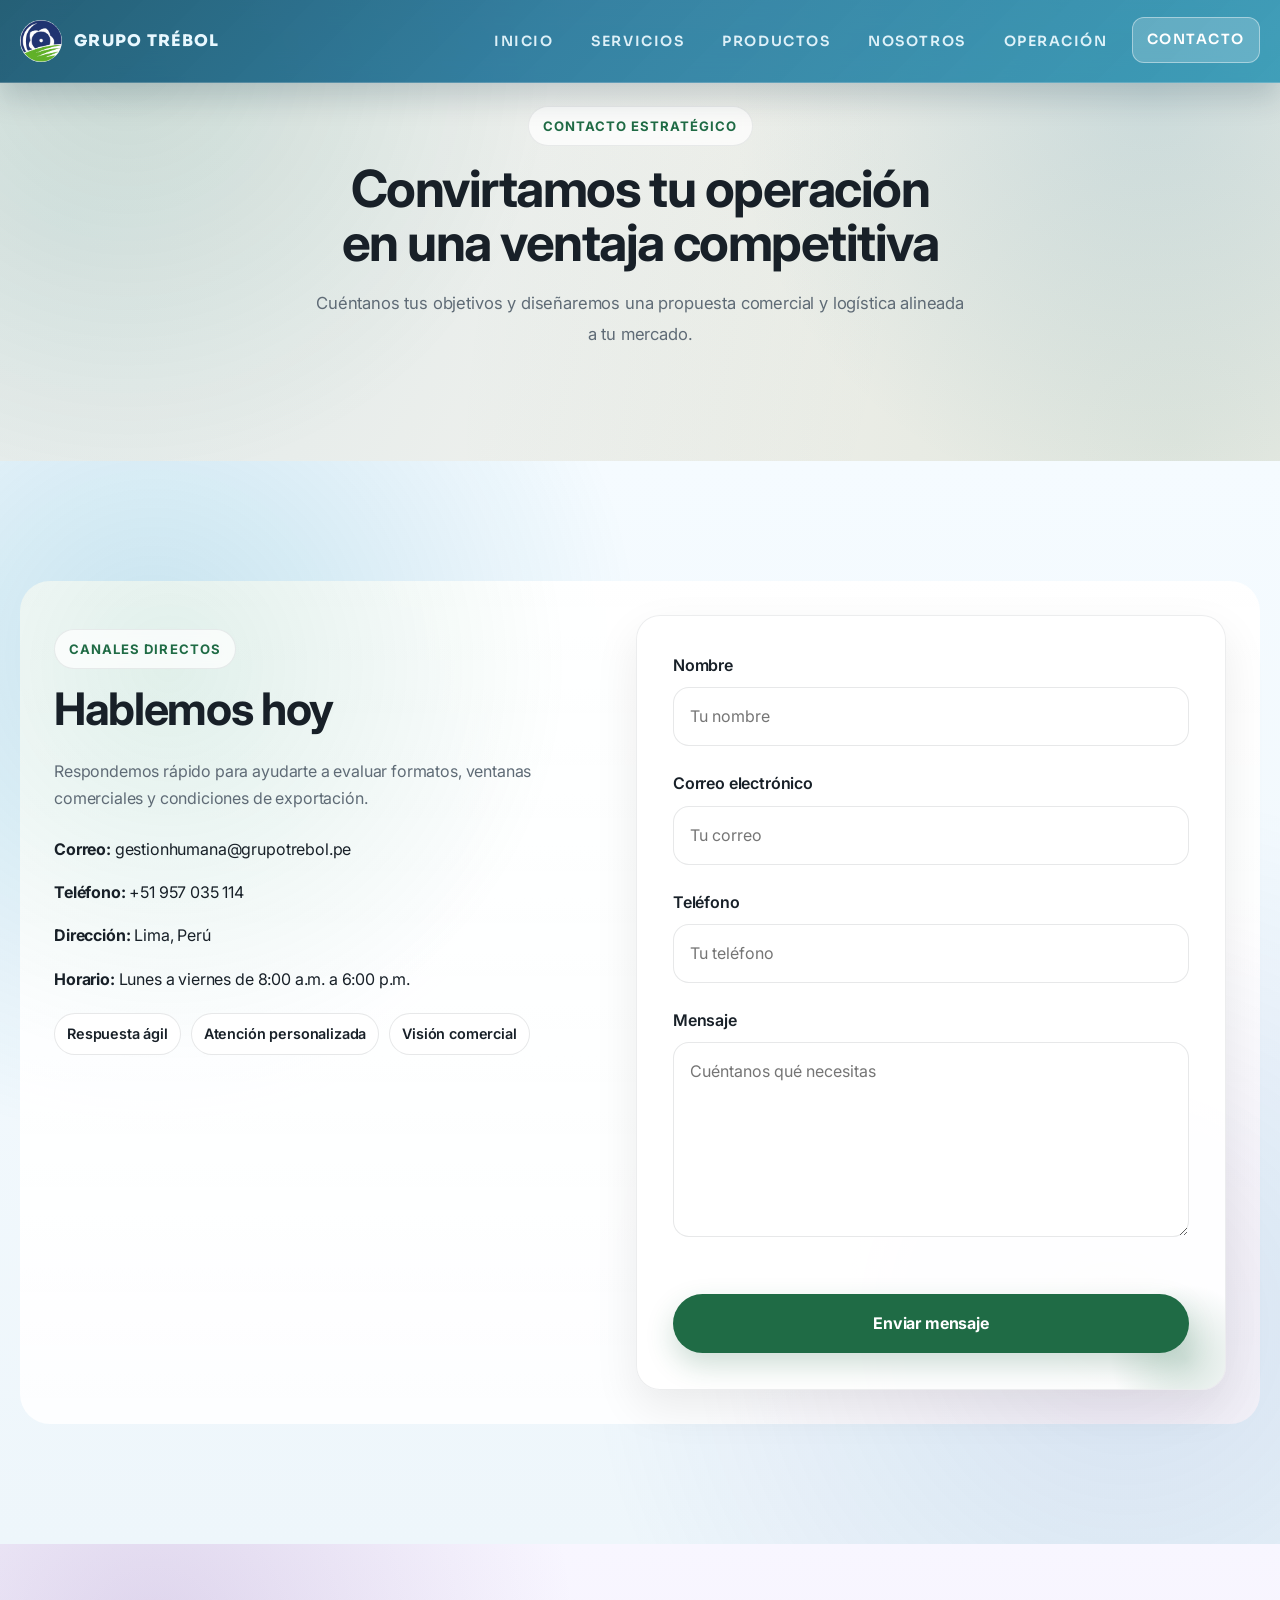
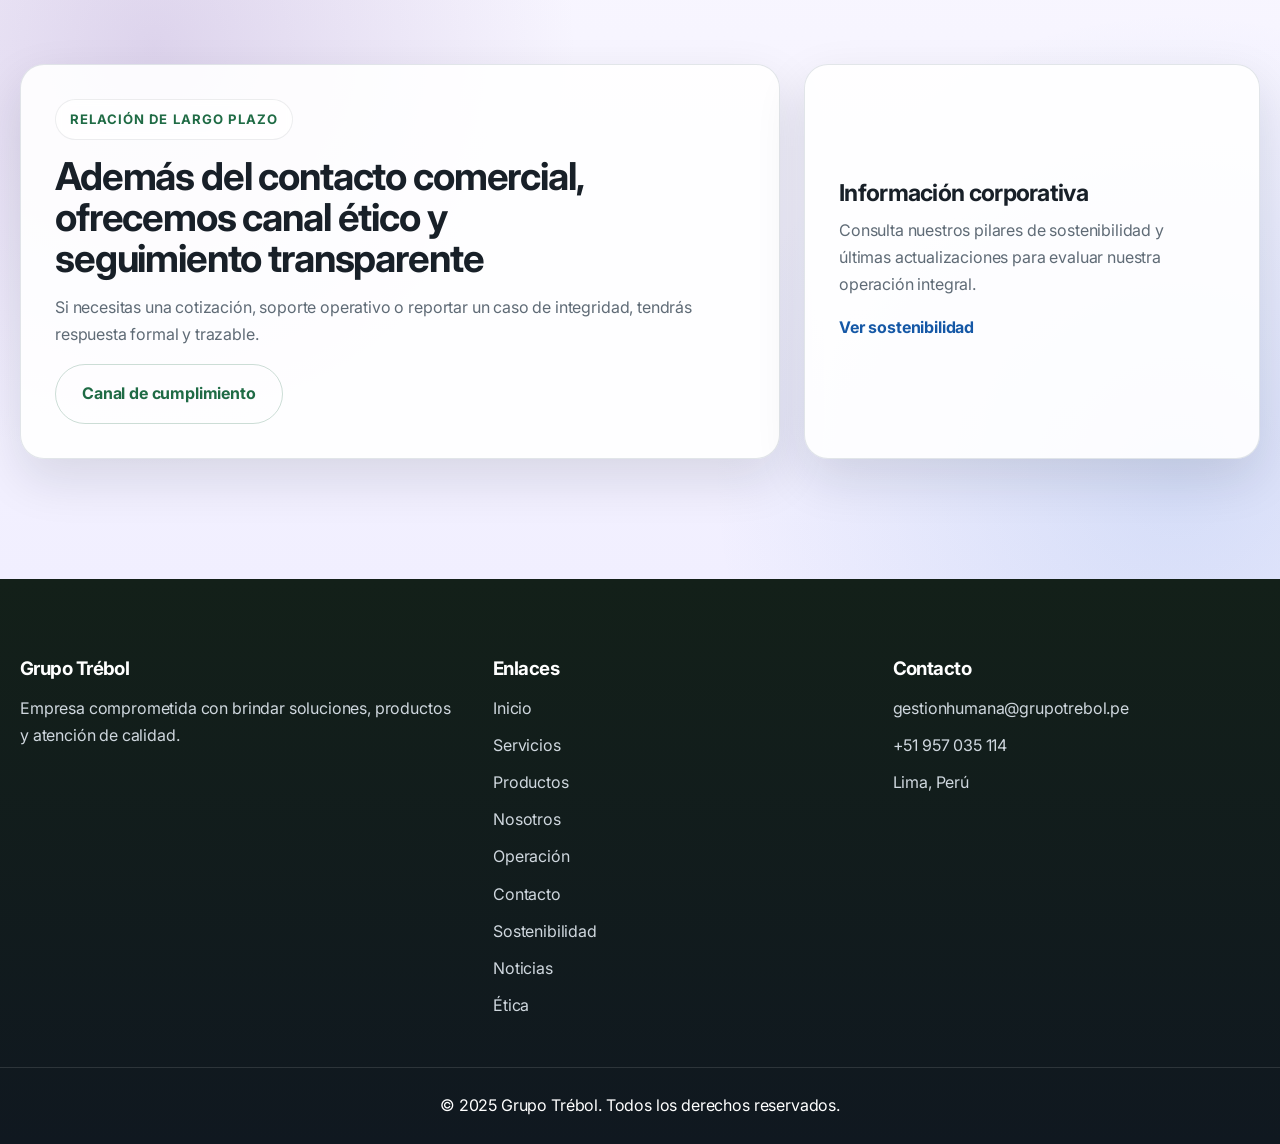
==== commit 887bc0a8: "Reorganiza el contenido de inicio en nueva pestaña Operación" ====
--- a/contacto.html
+++ b/contacto.html
@@ -14,7 +14,7 @@
     <div class="container navbar">
       <a href="index.html" class="logo"><img src="assets/img/icons/logo_svg_trebol_2.jpeg" alt="Grupo Trébol"><span>GRUPO TRÉBOL</span></a>
       <button class="menu-toggle" type="button" aria-label="Abrir menú" aria-expanded="false"><span></span><span></span><span></span></button>
-      <nav class="nav"><ul class="nav-list"><li><a href="index.html">Inicio</a></li><li><a href="servicios.html">Servicios</a></li><li><a href="productos.html">Productos</a></li><li><a href="nosotros.html">Nosotros</a></li><li><a href="contacto.html" class="btn btn-outline active">Contacto</a></li></ul></nav>
+      <nav class="nav"><ul class="nav-list"><li><a href="index.html">Inicio</a></li><li><a href="servicios.html">Servicios</a></li><li><a href="productos.html">Productos</a></li><li><a href="nosotros.html">Nosotros</a></li><li><a href="operacion.html">Operación</a></li><li><a href="contacto.html" class="btn btn-outline active">Contacto</a></li></ul></nav>
     </div>
   </header>
 
@@ -75,7 +75,7 @@
   <footer class="footer">
     <div class="container footer-grid">
       <div><h3>Grupo Trébol</h3><p>Empresa comprometida con brindar soluciones, productos y atención de calidad.</p></div>
-      <div><h3>Enlaces</h3><ul class="footer-links"><li><a href="index.html">Inicio</a></li><li><a href="servicios.html">Servicios</a></li><li><a href="productos.html">Productos</a></li><li><a href="nosotros.html">Nosotros</a></li><li><a href="contacto.html">Contacto</a></li><li><a href="index.html#sostenibilidad">Sostenibilidad</a></li><li><a href="index.html#noticias">Noticias</a></li><li><a href="index.html#cumplimiento">Ética</a></li></ul></div>
+      <div><h3>Enlaces</h3><ul class="footer-links"><li><a href="index.html">Inicio</a></li><li><a href="servicios.html">Servicios</a></li><li><a href="productos.html">Productos</a></li><li><a href="nosotros.html">Nosotros</a></li><li><a href="operacion.html">Operación</a></li><li><a href="contacto.html">Contacto</a></li><li><a href="index.html#sostenibilidad">Sostenibilidad</a></li><li><a href="index.html#noticias">Noticias</a></li><li><a href="index.html#cumplimiento">Ética</a></li></ul></div>
       <div><h3>Contacto</h3><ul class="footer-links"><li><a href="mailto:gestionhumana@grupotrebol.pe">gestionhumana@grupotrebol.pe</a></li><li><a href="tel:+51957035114">+51 957 035 114</a></li><li>Lima, Perú</li></ul></div>
     </div>
     <div class="footer-bottom"><p>&copy; 2025 Grupo Trébol. Todos los derechos reservados.</p></div>
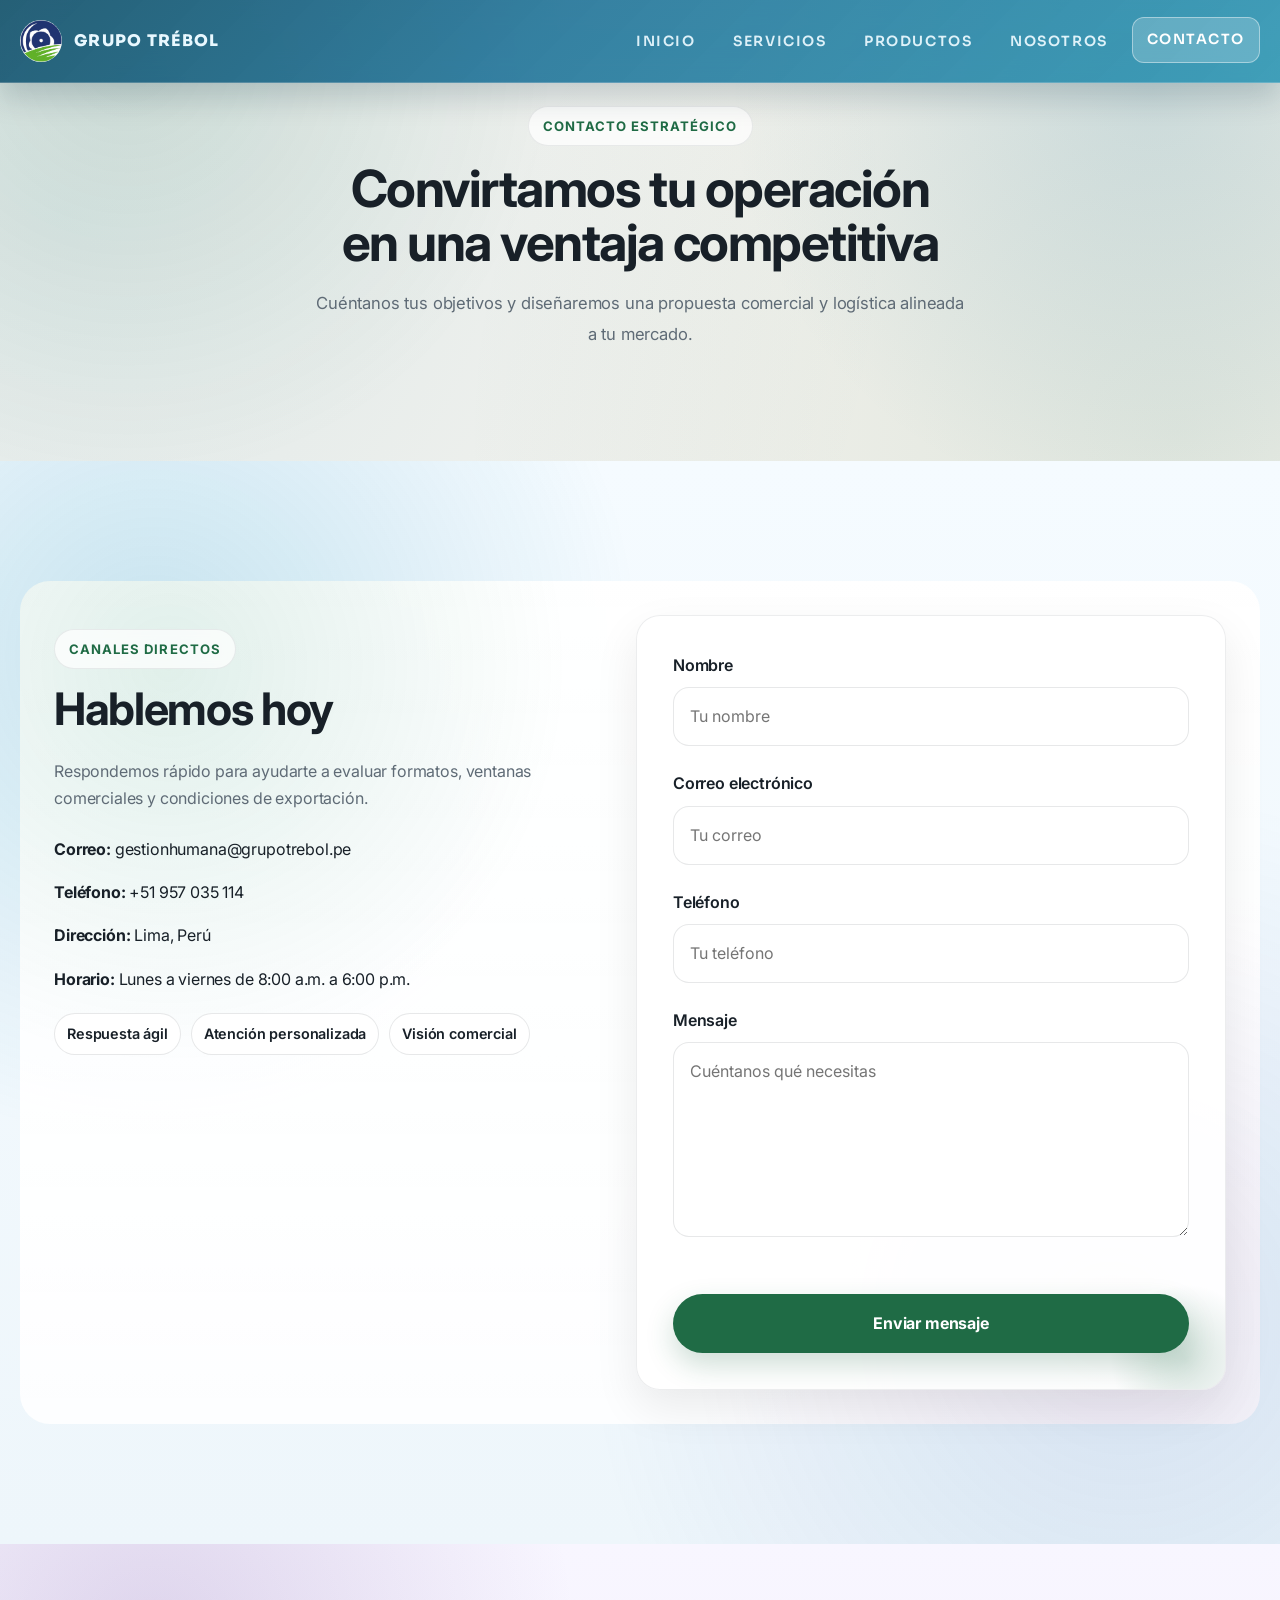
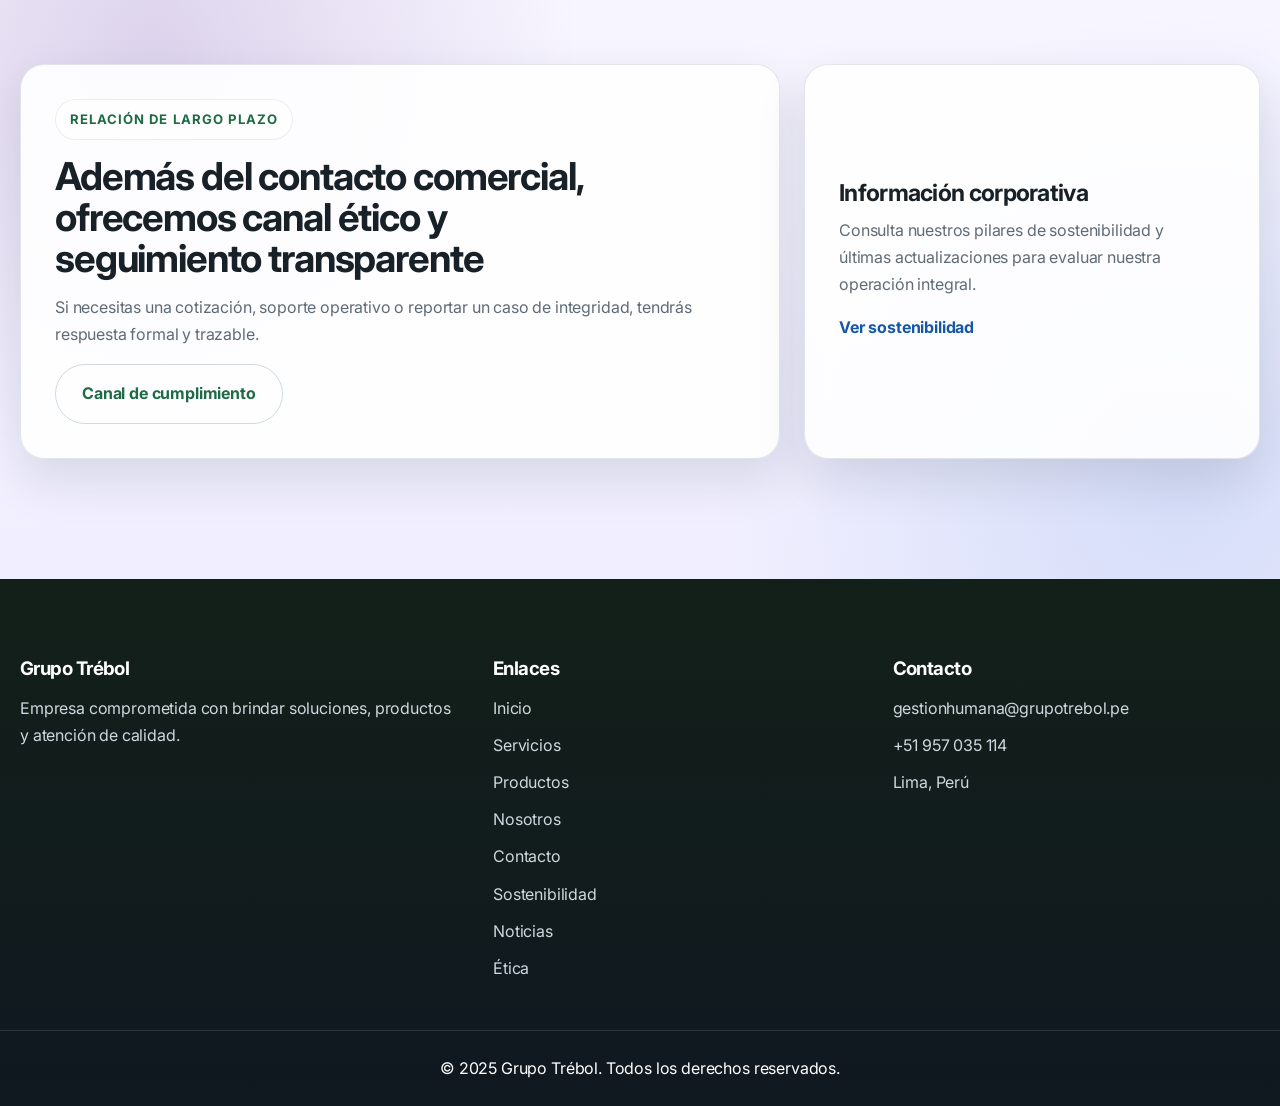
==== commit 47f505d0: "Add files via upload" ====
--- a/contacto.html
+++ b/contacto.html
@@ -14,7 +14,7 @@
     <div class="container navbar">
       <a href="index.html" class="logo"><img src="assets/img/icons/logo_svg_trebol_2.jpeg" alt="Grupo Trébol"><span>GRUPO TRÉBOL</span></a>
       <button class="menu-toggle" type="button" aria-label="Abrir menú" aria-expanded="false"><span></span><span></span><span></span></button>
-      <nav class="nav"><ul class="nav-list"><li><a href="index.html">Inicio</a></li><li><a href="servicios.html">Servicios</a></li><li><a href="productos.html">Productos</a></li><li><a href="nosotros.html">Nosotros</a></li><li><a href="operacion.html">Operación</a></li><li><a href="contacto.html" class="btn btn-outline active">Contacto</a></li></ul></nav>
+      <nav class="nav"><ul class="nav-list"><li><a href="index.html">Inicio</a></li><li><a href="servicios.html">Servicios</a></li><li><a href="productos.html">Productos</a></li><li><a href="nosotros.html">Nosotros</a></li><li><a href="contacto.html" class="btn btn-outline active">Contacto</a></li></ul></nav>
     </div>
   </header>
 
@@ -75,7 +75,7 @@
   <footer class="footer">
     <div class="container footer-grid">
       <div><h3>Grupo Trébol</h3><p>Empresa comprometida con brindar soluciones, productos y atención de calidad.</p></div>
-      <div><h3>Enlaces</h3><ul class="footer-links"><li><a href="index.html">Inicio</a></li><li><a href="servicios.html">Servicios</a></li><li><a href="productos.html">Productos</a></li><li><a href="nosotros.html">Nosotros</a></li><li><a href="operacion.html">Operación</a></li><li><a href="contacto.html">Contacto</a></li><li><a href="index.html#sostenibilidad">Sostenibilidad</a></li><li><a href="index.html#noticias">Noticias</a></li><li><a href="index.html#cumplimiento">Ética</a></li></ul></div>
+      <div><h3>Enlaces</h3><ul class="footer-links"><li><a href="index.html">Inicio</a></li><li><a href="servicios.html">Servicios</a></li><li><a href="productos.html">Productos</a></li><li><a href="nosotros.html">Nosotros</a></li><li><a href="contacto.html">Contacto</a></li><li><a href="index.html#sostenibilidad">Sostenibilidad</a></li><li><a href="index.html#noticias">Noticias</a></li><li><a href="index.html#cumplimiento">Ética</a></li></ul></div>
       <div><h3>Contacto</h3><ul class="footer-links"><li><a href="mailto:gestionhumana@grupotrebol.pe">gestionhumana@grupotrebol.pe</a></li><li><a href="tel:+51957035114">+51 957 035 114</a></li><li>Lima, Perú</li></ul></div>
     </div>
     <div class="footer-bottom"><p>&copy; 2025 Grupo Trébol. Todos los derechos reservados.</p></div>
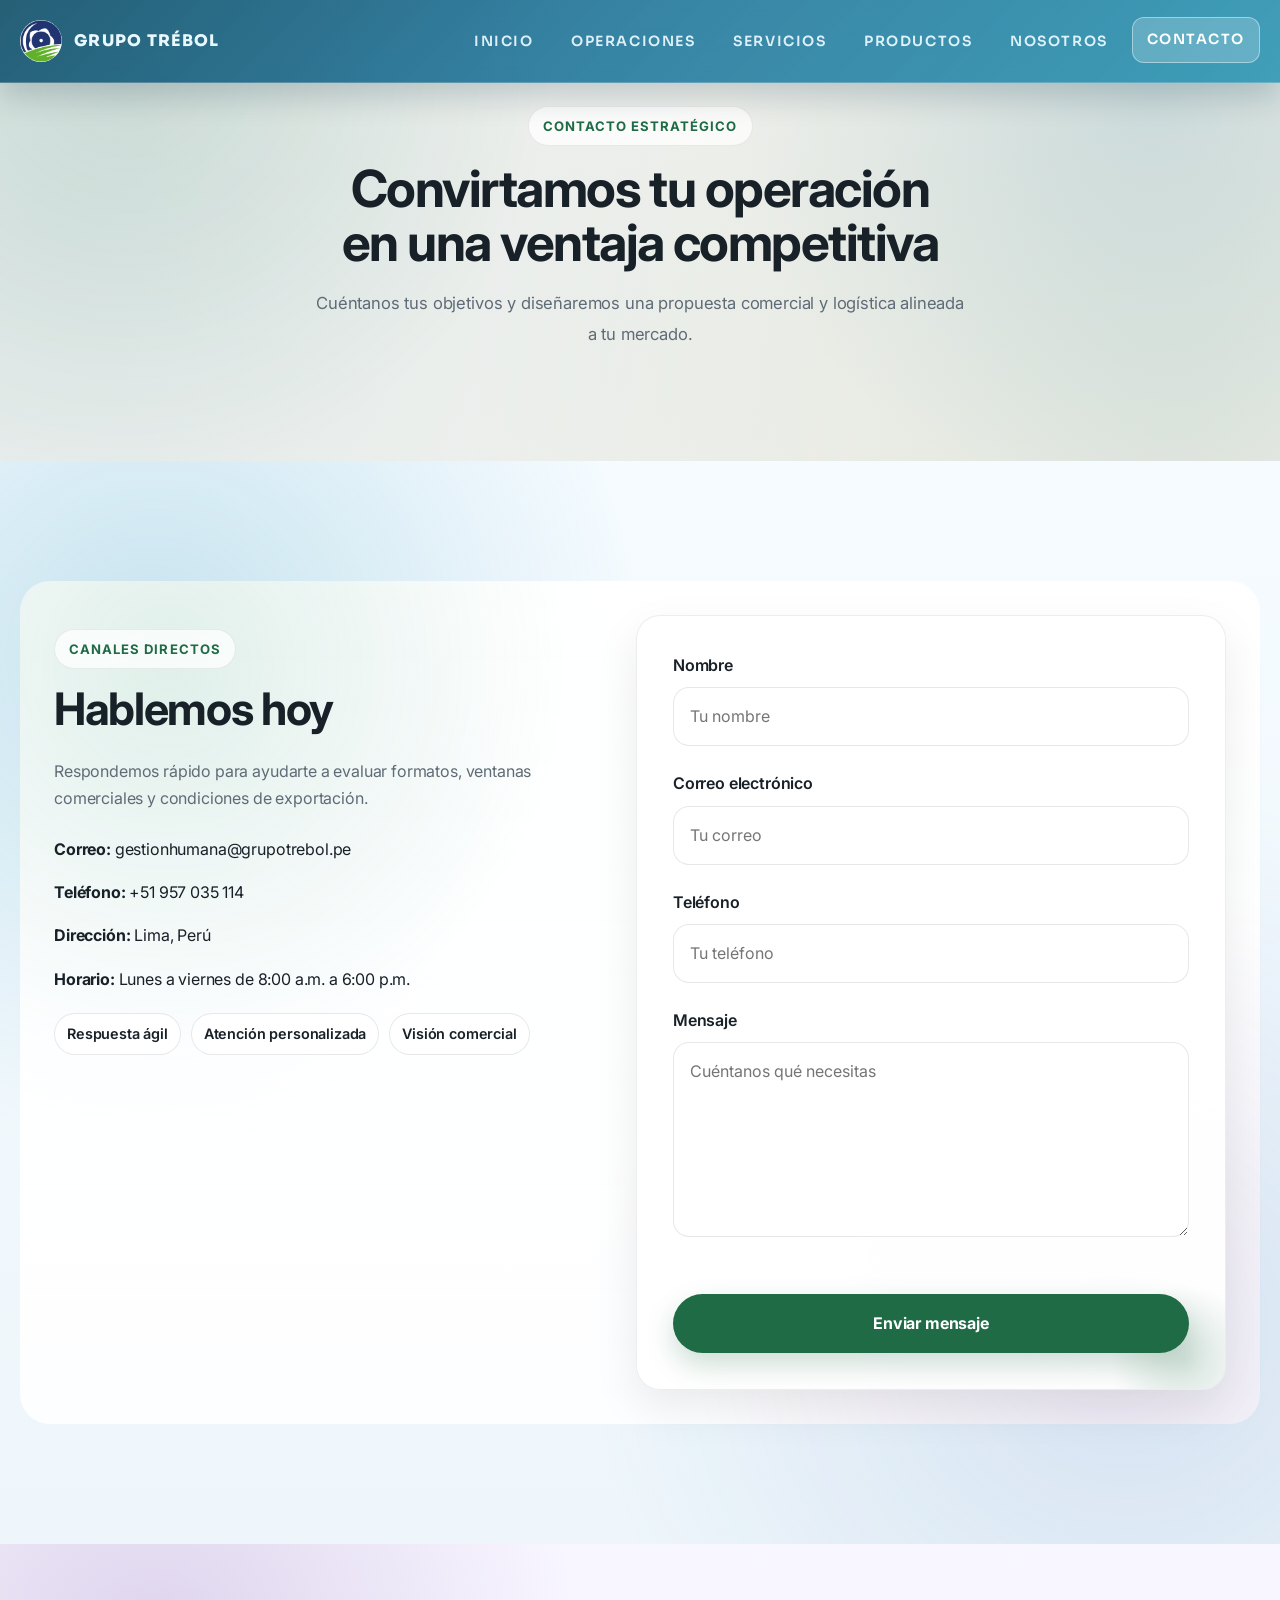
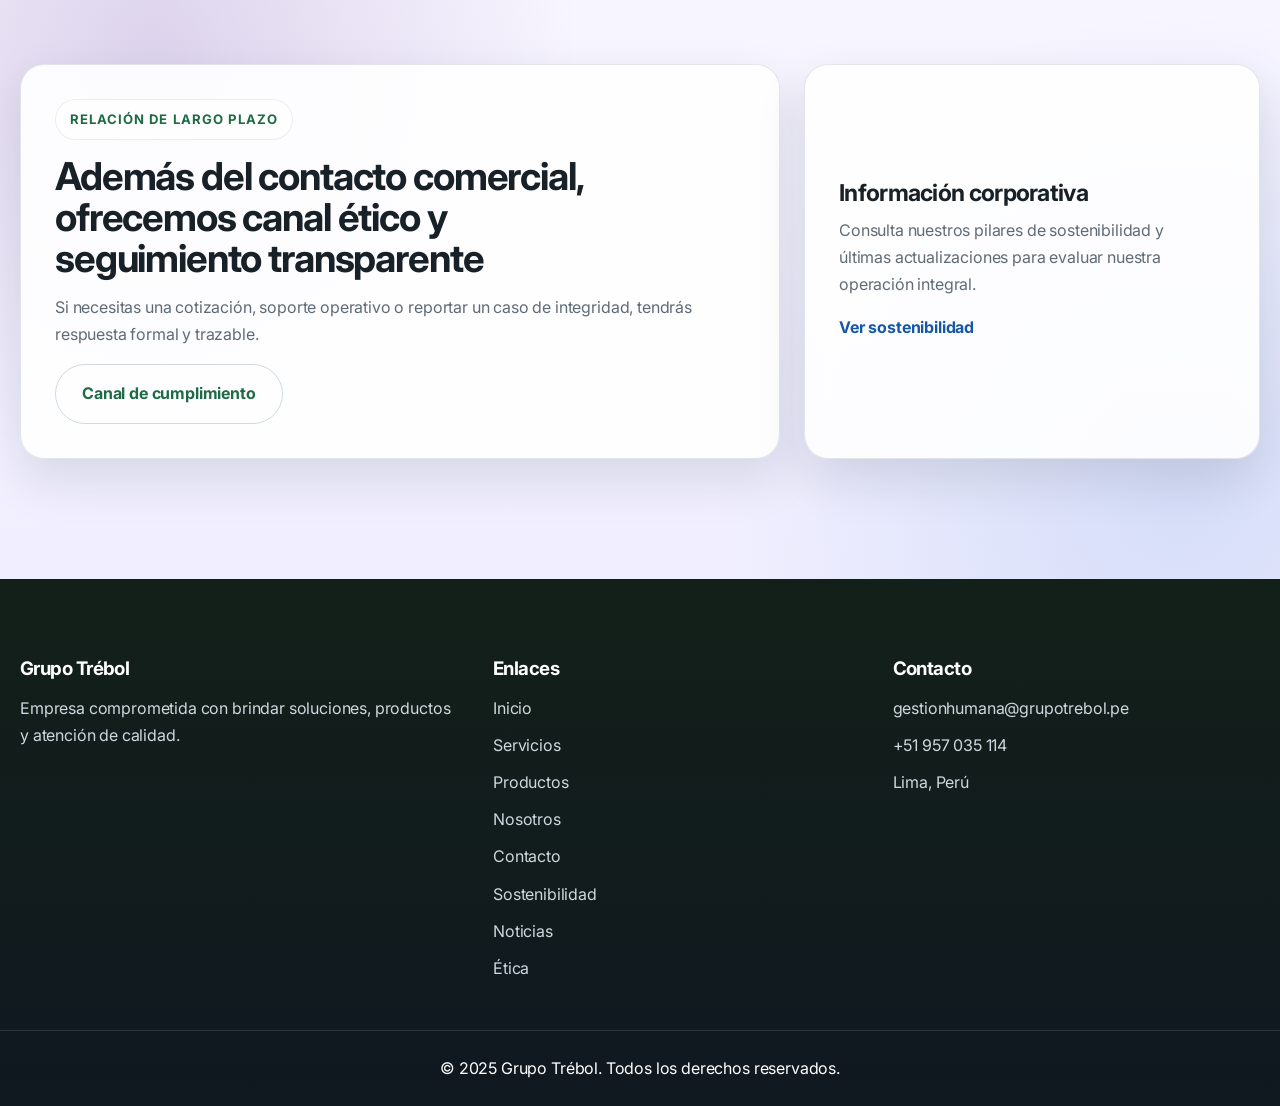
==== commit 7a2c553a: "Add files via upload" ====
--- a/contacto.html
+++ b/contacto.html
@@ -14,7 +14,7 @@
     <div class="container navbar">
       <a href="index.html" class="logo"><img src="assets/img/icons/logo_svg_trebol_2.jpeg" alt="Grupo Trébol"><span>GRUPO TRÉBOL</span></a>
       <button class="menu-toggle" type="button" aria-label="Abrir menú" aria-expanded="false"><span></span><span></span><span></span></button>
-      <nav class="nav"><ul class="nav-list"><li><a href="index.html">Inicio</a></li><li><a href="servicios.html">Servicios</a></li><li><a href="productos.html">Productos</a></li><li><a href="nosotros.html">Nosotros</a></li><li><a href="contacto.html" class="btn btn-outline active">Contacto</a></li></ul></nav>
+      <nav class="nav"><ul class="nav-list"><li><a href="index.html">Inicio</a></li><li><a href="operaciones.html">Operaciones</a></li><li><a href="servicios.html">Servicios</a></li><li><a href="productos.html">Productos</a></li><li><a href="nosotros.html">Nosotros</a></li><li><a href="contacto.html" class="btn btn-outline active">Contacto</a></li></ul></nav>
     </div>
   </header>
 
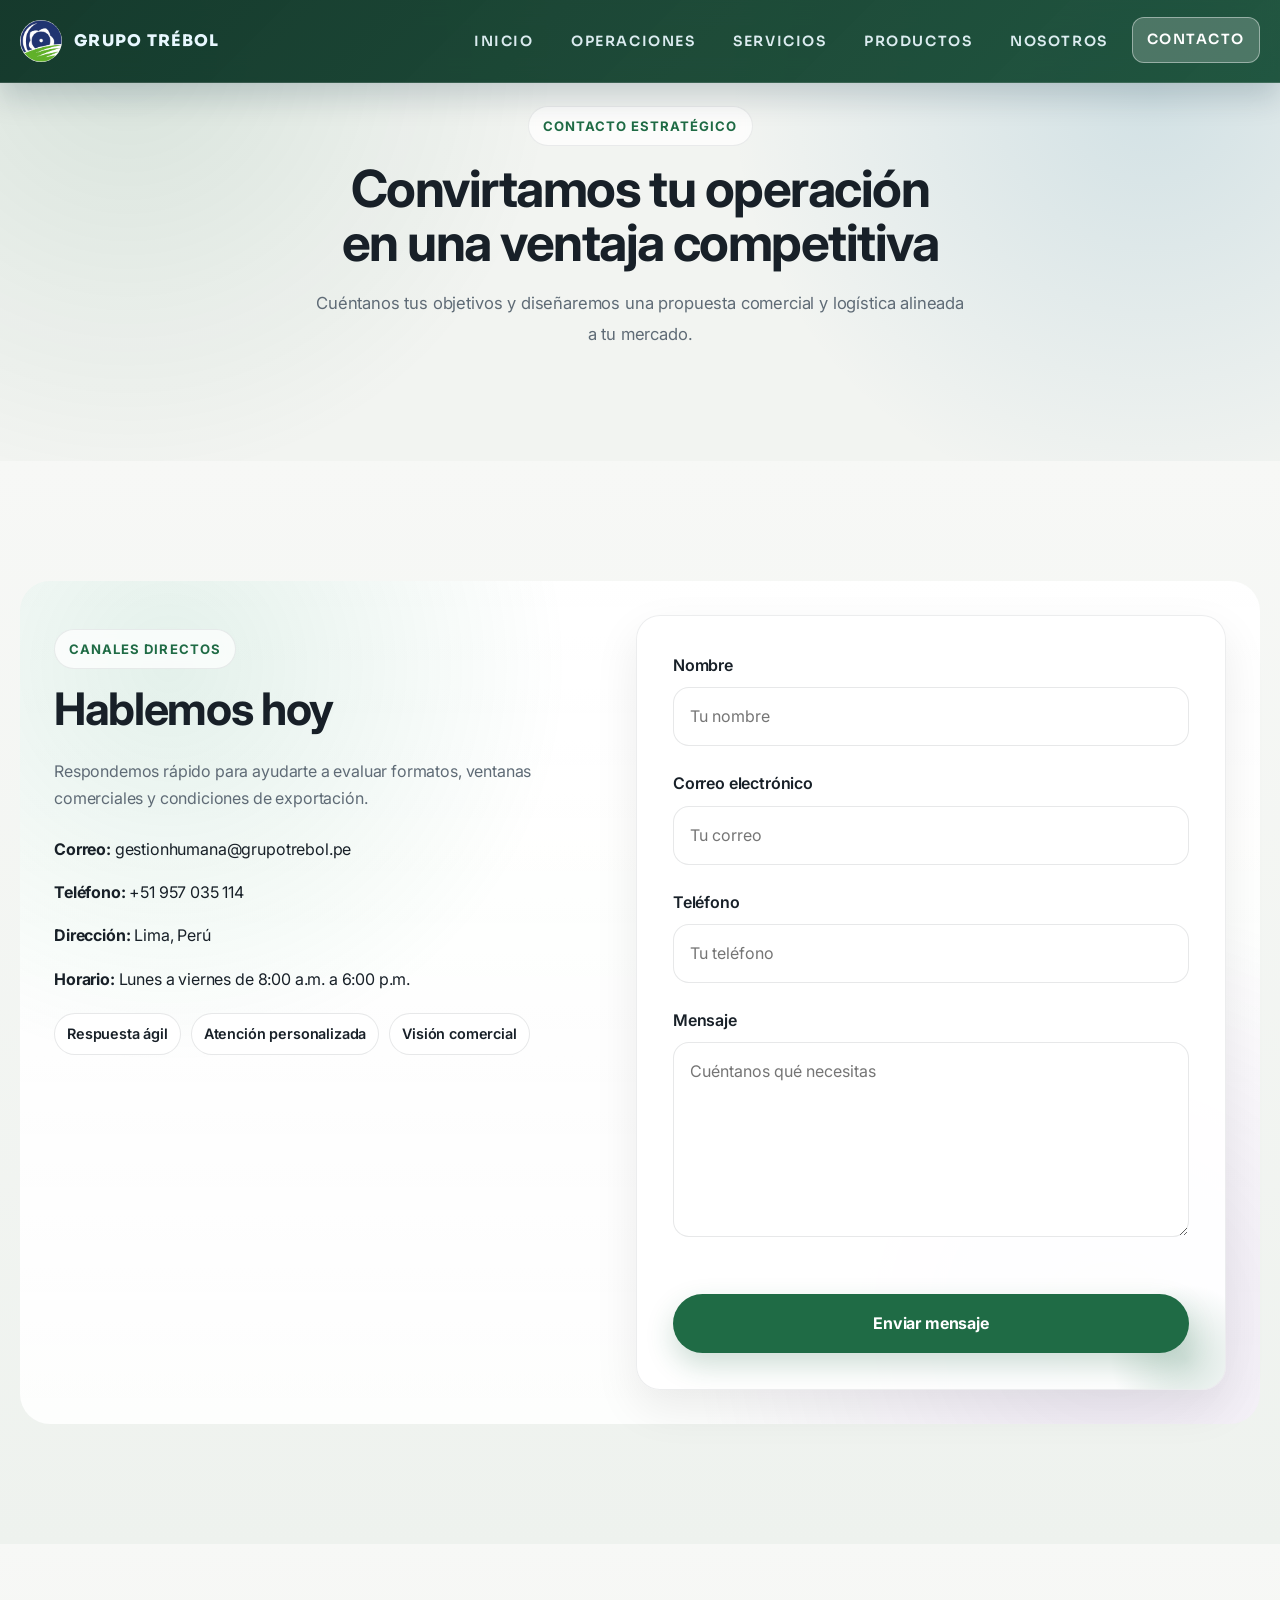
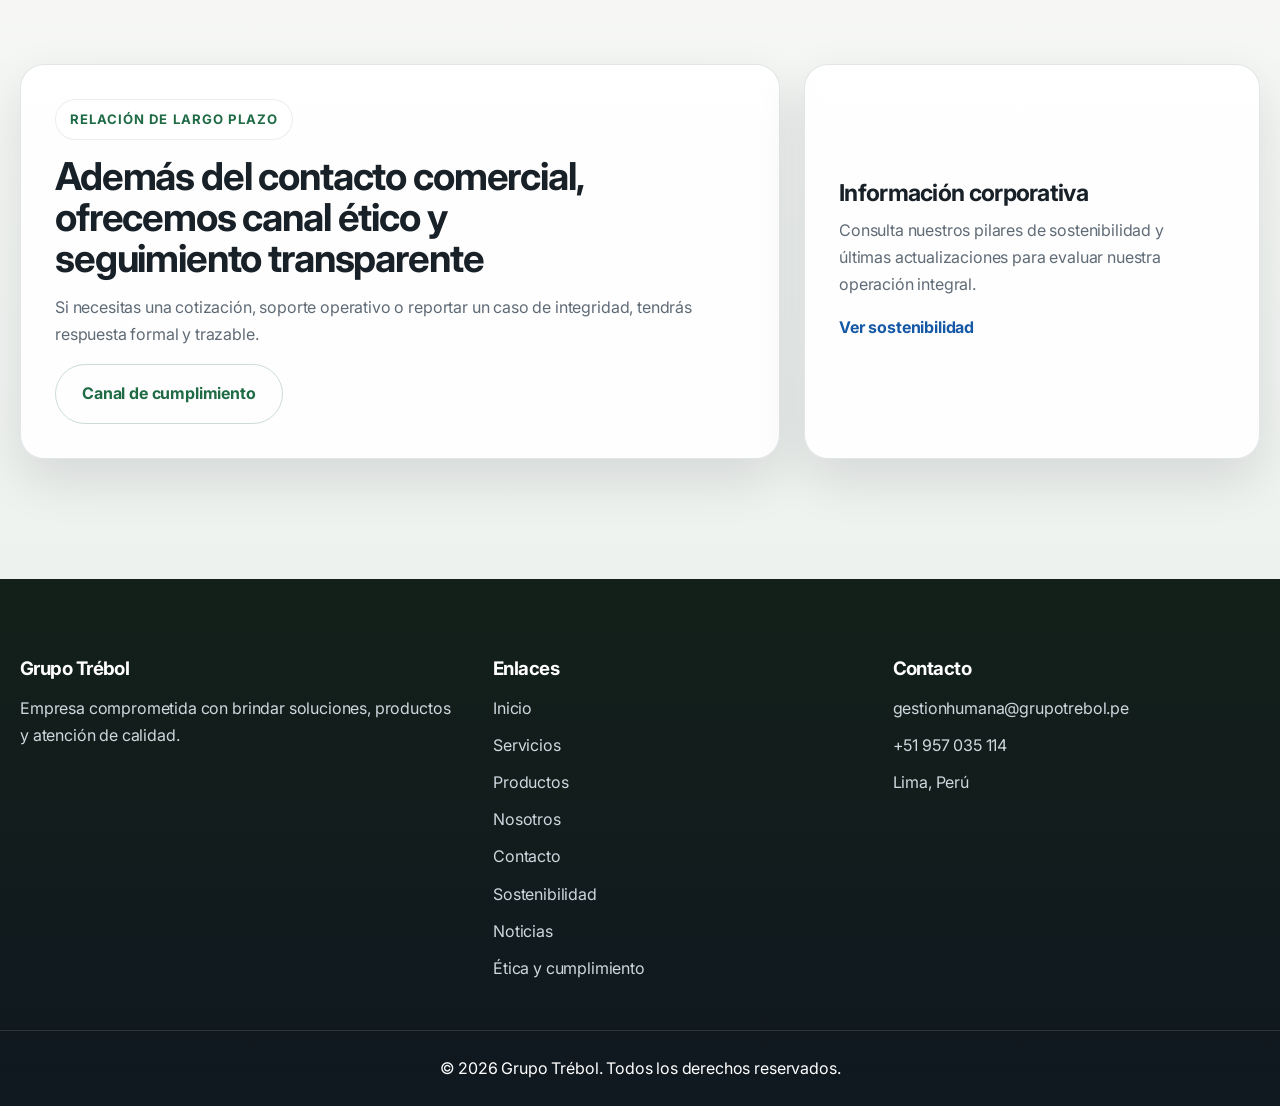
==== commit 6b92bc44: "Estandariza navegación, enlaces corporativos y footer en todo el sitio" ====
--- a/contacto.html
+++ b/contacto.html
@@ -12,9 +12,9 @@
 
   <header class="header" id="siteHeader">
     <div class="container navbar">
-      <a href="index.html" class="logo"><img src="assets/img/icons/logo_svg_trebol_2.jpeg" alt="Grupo Trébol"><span>GRUPO TRÉBOL</span></a>
-      <button class="menu-toggle" type="button" aria-label="Abrir menú" aria-expanded="false"><span></span><span></span><span></span></button>
-      <nav class="nav"><ul class="nav-list"><li><a href="index.html">Inicio</a></li><li><a href="operaciones.html">Operaciones</a></li><li><a href="servicios.html">Servicios</a></li><li><a href="productos.html">Productos</a></li><li><a href="nosotros.html">Nosotros</a></li><li><a href="contacto.html" class="btn btn-outline active">Contacto</a></li></ul></nav>
+      <a href="index.html" class="logo" aria-label="Grupo Trébol"><img src="assets/img/icons/logo_svg_trebol_2.jpeg" alt="Grupo Trébol"><span>GRUPO TRÉBOL</span></a>
+      <button class="menu-toggle" type="button" aria-label="Abrir menú" aria-expanded="false" aria-controls="siteNav"><span></span><span></span><span></span></button>
+      <nav class="nav" id="siteNav"><ul class="nav-list"><li><a href="index.html">Inicio</a></li><li><a href="operaciones.html">Operaciones</a></li><li><a href="servicios.html">Servicios</a></li><li><a href="productos.html">Productos</a></li><li><a href="nosotros.html">Nosotros</a></li><li><a href="contacto.html" class="btn btn-outline active">Contacto</a></li></ul></nav>
     </div>
   </header>
 
@@ -60,12 +60,12 @@
           <span class="section-tag">Relación de largo plazo</span>
           <h2>Además del contacto comercial, ofrecemos canal ético y seguimiento transparente</h2>
           <p>Si necesitas una cotización, soporte operativo o reportar un caso de integridad, tendrás respuesta formal y trazable.</p>
-          <a href="index.html#cumplimiento" class="btn btn-secondary-dark">Canal de cumplimiento</a>
+          <a href="operaciones.html#cumplimiento" class="btn btn-secondary-dark">Canal de cumplimiento</a>
         </article>
         <article class="corporate-mini-card">
           <h3>Información corporativa</h3>
           <p>Consulta nuestros pilares de sostenibilidad y últimas actualizaciones para evaluar nuestra operación integral.</p>
-          <a href="index.html#sostenibilidad">Ver sostenibilidad</a>
+          <a href="operaciones.html#sostenibilidad">Ver sostenibilidad</a>
         </article>
       </div>
     </section>
@@ -75,10 +75,10 @@
   <footer class="footer">
     <div class="container footer-grid">
       <div><h3>Grupo Trébol</h3><p>Empresa comprometida con brindar soluciones, productos y atención de calidad.</p></div>
-      <div><h3>Enlaces</h3><ul class="footer-links"><li><a href="index.html">Inicio</a></li><li><a href="servicios.html">Servicios</a></li><li><a href="productos.html">Productos</a></li><li><a href="nosotros.html">Nosotros</a></li><li><a href="contacto.html">Contacto</a></li><li><a href="index.html#sostenibilidad">Sostenibilidad</a></li><li><a href="index.html#noticias">Noticias</a></li><li><a href="index.html#cumplimiento">Ética</a></li></ul></div>
+      <div><h3>Enlaces</h3><ul class="footer-links"><li><a href="index.html">Inicio</a></li><li><a href="servicios.html">Servicios</a></li><li><a href="productos.html">Productos</a></li><li><a href="nosotros.html">Nosotros</a></li><li><a href="contacto.html">Contacto</a></li><li><a href="operaciones.html#sostenibilidad">Sostenibilidad</a></li><li><a href="operaciones.html#noticias">Noticias</a></li><li><a href="operaciones.html#cumplimiento">Ética y cumplimiento</a></li></ul></div>
       <div><h3>Contacto</h3><ul class="footer-links"><li><a href="mailto:gestionhumana@grupotrebol.pe">gestionhumana@grupotrebol.pe</a></li><li><a href="tel:+51957035114">+51 957 035 114</a></li><li>Lima, Perú</li></ul></div>
     </div>
-    <div class="footer-bottom"><p>&copy; 2025 Grupo Trébol. Todos los derechos reservados.</p></div>
+    <div class="footer-bottom"><p>&copy; 2026 Grupo Trébol. Todos los derechos reservados.</p></div>
   </footer>
 
   <script src="assets/js/global.js"></script>
--- a/assets/css/global.css
+++ b/assets/css/global.css
@@ -1190,3 +1190,22 @@
     grid-template-columns: 1fr;
   }
 }
+
+/* Ajuste corporativo para reducir saturación visual */
+:root {
+  --header-bg: linear-gradient(135deg, rgba(10, 48, 34, 0.95), rgba(17, 74, 50, 0.92));
+  --header-border: rgba(255, 255, 255, 0.14);
+  --color-bg: #f2f4f1;
+  --color-surface-alt: #e9efea;
+}
+
+.page-vibrant {
+  background: var(--color-bg);
+}
+
+.section-theme-ocean::before,
+.section-theme-emerald::before,
+.section-theme-sunrise::before,
+.section-theme-plum::before {
+  background: linear-gradient(180deg, #f7f8f6 0%, #eef2ee 100%);
+}
